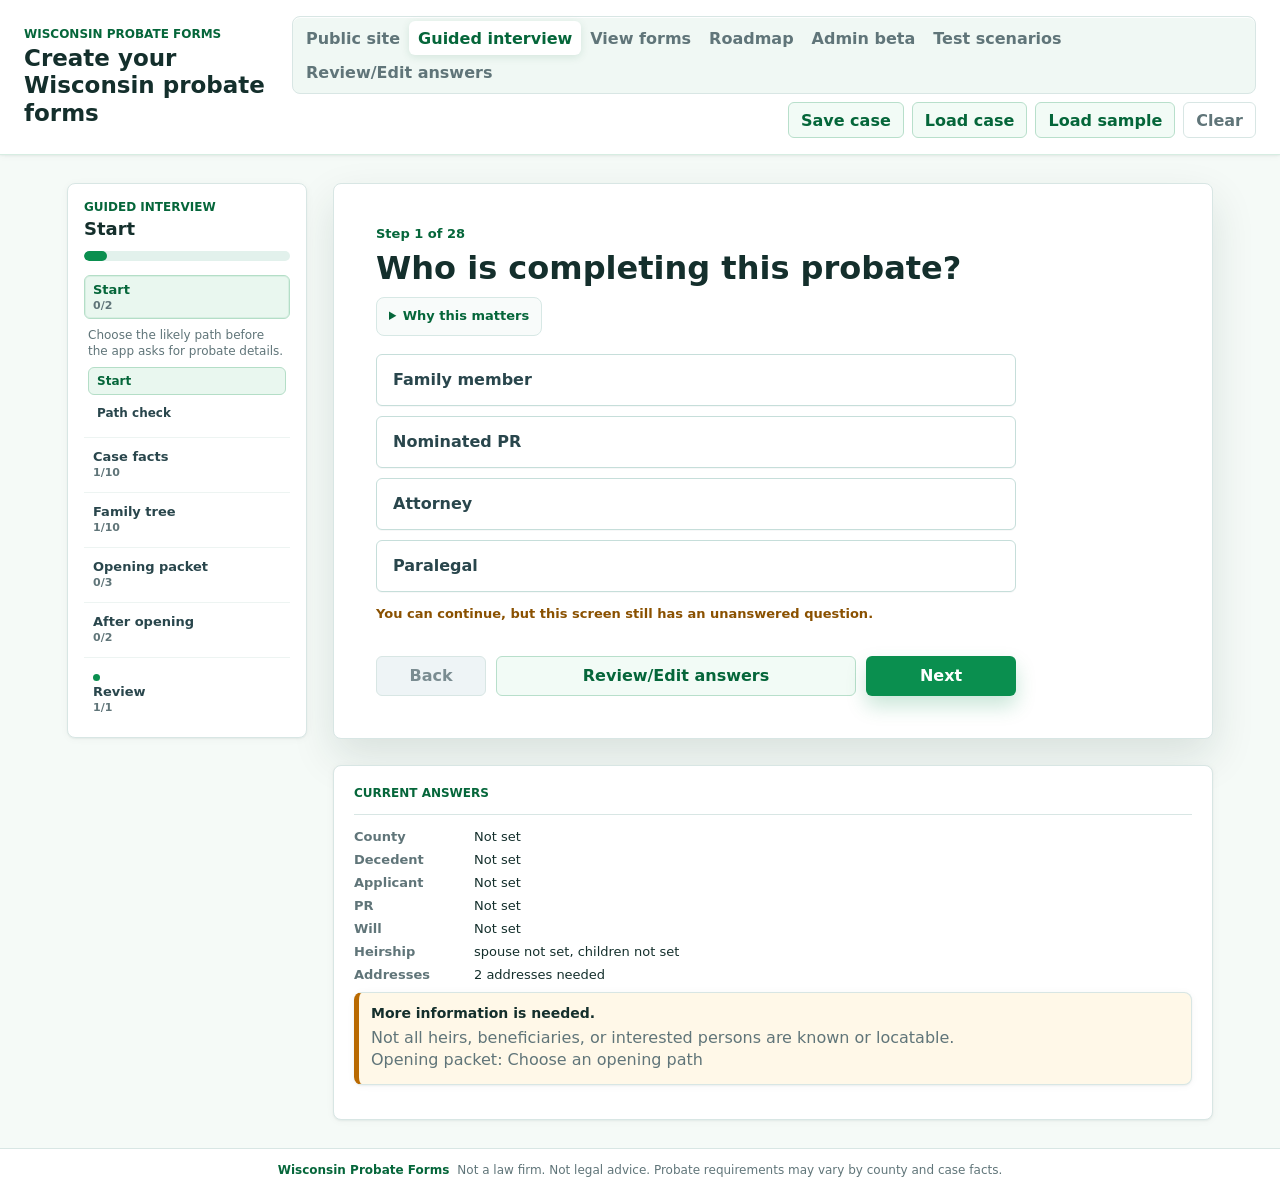
==== docs/index.html @ ea5a5c49 "Replace with different version" ====
<!doctype html>
<html lang="en">
  <head>
    <meta charset="utf-8" />
    <meta name="viewport" content="width=device-width, initial-scale=1" />
    <title>Wisconsin Probate Forms</title>
    <link rel="stylesheet" href="styles.css" />
  </head>
  <body>
    <header class="topbar">
      <div>
        <p class="eyebrow">Wisconsin Probate Forms</p>
        <h1>Create your Wisconsin probate forms</h1>
      </div>
      <div class="top-actions">
        <div class="mode-switch" role="group" aria-label="View mode">
          <button type="button" id="funnelModeBtn" class="mode-button">Public site</button>
          <button type="button" id="guidedModeBtn" class="mode-button active">Guided interview</button>
          <button type="button" id="formsModeBtn" class="mode-button">View forms</button>
          <button type="button" id="roadmapModeBtn" class="mode-button">Roadmap</button>
          <button type="button" id="adminModeBtn" class="mode-button">Admin beta</button>
          <button type="button" id="scenariosModeBtn" class="mode-button">Test scenarios</button>
          <button type="button" id="editModeBtn" class="mode-button">Review/Edit answers</button>
        </div>
        <button type="button" id="saveCaseBtn" class="secondary">Save case</button>
        <button type="button" id="loadCaseBtn" class="secondary">Load case</button>
        <input type="file" id="caseFileInput" accept="application/json,.json" hidden />
        <button type="button" id="loadSampleBtn" class="secondary">Load sample</button>
        <button type="button" id="clearBtn" class="ghost">Clear</button>
      </div>
    </header>

    <section id="funnelView" class="funnel-view" hidden>
      <div class="funnel-hero">
        <div>
          <p class="eyebrow">Wisconsin probate document automation</p>
          <h2>Create your Wisconsin probate forms, step by step.</h2>
          <p>Answer simple questions about the estate. We will help prepare Wisconsin probate documents and filing checklists for eligible Transfer by Affidavit and informal probate matters.</p>
          <div class="funnel-actions">
            <button type="button" class="primary" data-funnel-start>Start my probate forms</button>
            <button type="button" class="secondary" data-funnel-forms>See what's included</button>
          </div>
        </div>
        <div class="funnel-status-card">
          <span>Start free</span>
          <strong>Pay before final download</strong>
          <p>Use the free Wisconsin Probate Form Starter to preview the result, missing information, and package before downloading final documents.</p>
        </div>
      </div>

      <div class="funnel-grid">
        <section class="funnel-card active">
          <span>Paid package</span>
          <h3>Transfer by Affidavit Package</h3>
          <strong>$149 target</strong>
          <p>Create a Wisconsin Transfer by Affidavit package for eligible smaller estates, with a guided interview, completed document packet, and transfer checklist.</p>
        </section>
        <section class="funnel-card">
          <span>Paid package</span>
          <h3>Informal Probate Forms Package</h3>
          <strong>$499 target</strong>
          <p>Create Wisconsin informal probate opening forms for eligible uncontested estates, including interested-person tracking, waiver or notice workflow, PR forms, and filing checklist.</p>
        </section>
        <section class="funnel-card">
          <span>Free result</span>
          <h3>Information Summary</h3>
          <strong>Attorney review may be recommended</strong>
          <p>When answers show red flags, the software can organize an information summary that the user may download and choose whether to share with a Wisconsin probate attorney.</p>
        </section>
      </div>

      <div class="funnel-band">
        <div>
          <p class="eyebrow">Free before payment</p>
          <h3>What users can do before buying</h3>
        </div>
        <ul>
          <li>Use the Free Wisconsin Probate Form Starter.</li>
          <li>Enter the estate, family, party, and asset facts.</li>
          <li>Preview whether the package is ready or needs attorney review.</li>
          <li>See what forms, notices, publication, and next steps apply.</li>
        </ul>
      </div>

      <div class="funnel-disclaimer">
        <p>Not a law firm. Not legal advice. Probate requirements may vary by county and case facts.</p>
      </div>
    </section>

    <section id="interviewView" class="interview-view">
      <aside class="interview-rail">
        <p class="eyebrow">Guided interview</p>
        <h2 id="interviewGroupTitle">Start</h2>
        <div class="interview-meter" aria-label="Interview progress">
          <div id="interviewMeterFill"></div>
        </div>
        <ol id="interviewProgress" class="interview-progress"></ol>
      </aside>

      <main class="interview-card" aria-live="polite">
        <div class="interview-step-meta" id="interviewStepMeta">Step 1</div>
        <h2 id="interviewQuestion">Let us get started.</h2>
        <div id="interviewHelp" class="interview-help"></div>
        <div id="interviewFields" class="interview-fields"></div>
        <div id="interviewMessage" class="interview-message"></div>
        <div class="interview-actions">
          <button type="button" id="interviewBackBtn" class="ghost">Back</button>
          <button type="button" id="interviewEditBtn" class="secondary">Review/Edit answers</button>
          <button type="button" id="interviewNextBtn" class="primary">Next</button>
        </div>
      </main>

      <aside class="interview-summary">
        <div class="review-card">
          <p class="eyebrow">Current answers</p>
          <div id="interviewAnswerSummary" class="summary"></div>
          <div id="interviewPathSummary" class="path-card mini"></div>
        </div>
      </aside>
    </section>

    <section id="formsView" class="forms-view" hidden>
      <div class="forms-header">
        <div>
          <p class="eyebrow">Forms preview</p>
          <h2>Forms being prepared</h2>
        </div>
        <button type="button" id="formsBackBtn" class="secondary">Back to interview</button>
      </div>
      <div id="formsDownloadArea" class="download-area"></div>
      <div id="formsPreviewList" class="forms-preview-list"></div>
    </section>

    <section id="roadmapView" class="roadmap-view" hidden>
      <div class="roadmap-header">
        <div>
          <p class="eyebrow">Product plan</p>
          <h2>Build roadmap</h2>
        </div>
        <div class="inline-actions">
          <button type="button" id="roadmapScenariosBtn" class="secondary">Open test scenarios</button>
          <button type="button" id="roadmapBackBtn" class="secondary">Back to interview</button>
        </div>
      </div>

      <div class="roadmap-hero">
        <div>
          <p class="eyebrow">Recommended direction</p>
          <h3>Responsive web app first, installable phone app later.</h3>
          <p>Build the public and attorney experience as a secure website that works well on phones. After the opening packet is reliable, add saved accounts, secure document links, reminders, inventory, accounting, and closing.</p>
        </div>
        <div class="roadmap-status">
          <strong>Current focus</strong>
          <span>Opening packet MVP</span>
        </div>
      </div>

      <div id="roadmapBetaReadiness"></div>
      <div id="roadmapLogicAudit"></div>
      <div id="roadmapLegalReview"></div>

      <div class="roadmap-grid">
        <article class="roadmap-card active">
          <span>Phase 1</span>
          <h3>Opening Packet MVP</h3>
          <p>Finish the small-estate router and informal probate opening workflow, then make packet decisions dependable.</p>
          <ul>
            <li>Transfer by Affidavit MVP package and official PR-1831 template mapping.</li>
            <li>PR-1801, PR-1803, PR-1804, PR-1805, PR-1806, PR-1807, PR-1808, PR-1810, PR-1817.</li>
            <li>Waiver vs. PR-1805 logic.</li>
            <li>Packet readiness review and filing handoff.</li>
          </ul>
        </article>
        <article class="roadmap-card">
          <span>Phase 2</span>
          <h3>Production Platform</h3>
          <p>Move from a local prototype to a secure hosted app.</p>
          <ul>
            <li>User accounts and saved cases.</li>
            <li>Attorney, staff, PR, and public roles.</li>
            <li>Secure storage, audit history, and form versioning.</li>
          </ul>
        </article>
        <article class="roadmap-card">
          <span>Phase 3</span>
          <h3>Mobile and Sharing</h3>
          <p>Make the app practical for personal representatives and families on phones.</p>
          <ul>
            <li>Mobile-first interview screens.</li>
            <li>Secure email links instead of ordinary attachments.</li>
            <li>Recipient access and reminder tracking.</li>
          </ul>
        </article>
        <article class="roadmap-card">
          <span>Phase 4</span>
          <h3>Inventory and Accounting</h3>
          <p>Guide the PR through administration after letters issue.</p>
          <ul>
            <li>PR-1811 asset wizard.</li>
            <li>Claims and deadline tracking.</li>
            <li>Estate account reconciliation.</li>
          </ul>
        </article>
        <article class="roadmap-card">
          <span>Phase 5</span>
          <h3>Closing Workflow</h3>
          <p>Help the PR finish cleanly with receipts, releases, and final review.</p>
          <ul>
            <li>Distribution and release tracking.</li>
            <li>Closing checklist and final archive.</li>
            <li>Attorney review prompts for sensitive issues.</li>
          </ul>
        </article>
      </div>

      <div class="roadmap-next">
        <div>
          <p class="eyebrow">Next build sequence</p>
          <h3>What we should build next</h3>
        </div>
        <ol>
          <li>Add and map the official Wisconsin PR-1831 Transfer by Affidavit template.</li>
          <li>Review Transfer by Affidavit rules and attorney handoff/referral model with Wisconsin counsel.</li>
          <li>Expand formal test scenarios for affidavit, blended-family, deceased-child, trust, charity, and missing-party cases.</li>
          <li>Design the production data model for users, cases, parties, forms, tasks, documents, and audit events.</li>
          <li>Prototype secure document delivery permissions before connecting real email.</li>
        </ol>
      </div>
    </section>

    <section id="adminView" class="admin-view" hidden>
      <div class="admin-header">
        <div>
          <p class="eyebrow">Production foundation</p>
          <h2>Admin and reviewer beta</h2>
        </div>
        <div class="inline-actions">
          <button type="button" id="adminSaveMatterBtn" class="secondary">Save matter checkpoint</button>
          <button type="button" id="adminBackBtn" class="secondary">Back to interview</button>
        </div>
      </div>
      <div id="adminSummary"></div>
      <div id="adminMatterList"></div>
      <div id="adminLogList"></div>
      <div id="adminDataModel"></div>
    </section>

    <section id="scenarioView" class="scenario-view" hidden>
      <div class="scenario-header">
        <div>
          <p class="eyebrow">Quality checks</p>
          <h2>Formal test scenarios</h2>
        </div>
        <div class="inline-actions">
          <button type="button" id="runAllScenariosBtn" class="secondary">Run all scenarios</button>
          <button type="button" id="scenariosBackBtn" class="secondary">Back to interview</button>
        </div>
      </div>
      <div id="scenarioSummary" class="scenario-summary"></div>
      <div id="scenarioLogicAudit" class="scenario-logic-audit"></div>
      <div id="scenarioList" class="scenario-list"></div>
    </section>

    <div id="editView" class="layout" hidden>
      <nav class="steps" aria-label="Intake sections">
        <button type="button" class="step active" data-step="triage">Triage</button>
        <button type="button" class="step" data-step="decedent">Decedent</button>
        <button type="button" class="step" data-step="applicant">Applicant and PR</button>
        <button type="button" class="step" data-step="will">Will path</button>
        <button type="button" class="step" data-step="beneficiaries" data-show-when="willYes">Will beneficiaries</button>
        <button type="button" class="step" data-step="heirship">Heirship</button>
        <button type="button" class="step" data-step="benefits">Benefits</button>
        <button type="button" class="step" data-step="spouse" data-show-when="spouseYes">Spouse</button>
        <button type="button" class="step" data-step="interested">Interested persons</button>
        <button type="button" class="step" data-step="opening">Opening path</button>
        <button type="button" class="step" data-step="checklist">Checklist</button>
        <button type="button" class="step" data-step="service">Service</button>
        <button type="button" class="step" data-step="court">Court drafts</button>
        <button type="button" class="step" data-step="inventory">Inventory</button>
        <button type="button" class="step" data-step="tasks">Tasks</button>
        <button type="button" class="step" data-step="requests">Requests</button>
      </nav>

      <main class="workspace">
        <form id="intakeForm">
          <section class="panel active" data-panel="triage">
            <div class="panel-heading">
              <p class="eyebrow">Start</p>
              <h2>Eligibility snapshot</h2>
            </div>
            <div class="grid two">
              <label>Wisconsin county
                <select data-path="estate.county" id="estateCountySelect">
                  <option value="">Select county</option>
                </select>
              </label>
              <label>Case number
                <input data-path="estate.caseNumber" placeholder="Blank until assigned" />
              </label>
              <label>Estimated probate property value
                <input data-path="estate.estimatedGrossValue" inputmode="decimal" placeholder="75000" />
              </label>
              <label>Other estate proceedings
                <select data-path="otherProceedings.status">
                  <option value="">Select</option>
                  <option value="not_pending">Are not pending</option>
                  <option value="pending">Are pending</option>
                </select>
              </label>
              <label>Explanation, if any
                <input data-path="otherProceedings.explanation" />
              </label>
            </div>
            <label class="checkline">
              <input type="checkbox" data-path="estate.isAmended" />
              Mark PR-1801 as amended
            </label>
            <div class="preparer-box">
              <div class="row-heading">
                <div>
                  <h3>County/Court defaults</h3>
                  <p>These values can auto-fill PR-1804 and PR-1805 so the courthouse, registrar, and newspaper are not entered twice.</p>
                  <p id="countyDefaultsSourceNote" class="source-note"></p>
                </div>
                <div class="inline-actions">
                  <button type="button" id="loadCountyLibraryBtn" class="secondary">Use library defaults</button>
                  <button type="button" id="applyCountyDefaultsBtn" class="secondary">Apply defaults</button>
                </div>
              </div>
              <div class="grid two">
                <label>Courthouse county/name
                  <input data-path="countyDefaults.courthouseCounty" placeholder="Milwaukee" />
                </label>
                <label>Courthouse address
                  <input data-path="countyDefaults.courthouseAddress" placeholder="Street, city, state, zip" />
                </label>
                <label>Room or branch
                  <input data-path="countyDefaults.room" />
                </label>
                <label>Probate office
                  <input data-path="countyDefaults.probateOfficeName" placeholder="Probate Division" />
                </label>
                <label>Probate registrar
                  <input data-path="countyDefaults.registrarName" />
                </label>
                <label>Publication newspaper
                  <input data-path="countyDefaults.newspaperName" />
                </label>
                <label>Accommodation phone
                  <input data-path="countyDefaults.accommodationPhone" />
                </label>
                <label>Local notes
                  <textarea rows="3" data-path="countyDefaults.localNotes"></textarea>
                </label>
              </div>
            </div>
          </section>

          <section class="panel" data-panel="decedent">
            <div class="panel-heading">
              <p class="eyebrow">Estate profile</p>
              <h2>Decedent</h2>
            </div>
            <div class="grid two">
              <label>Full legal name
                <input data-path="decedent.fullName" placeholder="Jane A. Decedent" />
              </label>
              <label>Date of birth
                <input type="date" data-path="decedent.dateOfBirth" />
              </label>
              <label>Date of death
                <input type="date" data-path="decedent.dateOfDeath" />
              </label>
              <label>Domicile county
                <input data-path="decedent.domicileCounty" placeholder="Milwaukee" />
              </label>
              <label>Domicile state
                <input data-path="decedent.domicileState" placeholder="Wisconsin" />
              </label>
              <label>Last mailing address
                <input data-path="decedent.lastMailingAddress" placeholder="Street, city, state, zip" />
              </label>
            </div>
          </section>

          <section class="panel" data-panel="applicant">
            <div class="panel-heading">
              <p class="eyebrow">People</p>
              <h2>Applicant and proposed personal representative</h2>
            </div>
            <div class="split">
              <div>
                <h3>Applicant</h3>
                <div class="grid two compact">
                  <label>Name
                    <input data-path="applicant.fullName" />
                  </label>
                  <label>Interested as
                    <input data-path="applicant.capacity" placeholder="Heir and nominated PR" />
                  </label>
                  <label>Address
                    <input data-path="applicant.address" />
                  </label>
                  <label>Email
                    <input type="email" data-path="applicant.email" />
                  </label>
                  <label>Phone
                    <input data-path="applicant.phone" />
                  </label>
                  <label>Signature date
                    <input type="date" data-path="applicant.signatureDate" />
                  </label>
                  <label>State Bar number
                    <input data-path="applicant.barNumber" />
                  </label>
                </div>
              </div>
              <div>
                <h3>Proposed PR</h3>
                <label class="checkline same-person-toggle">
                  <input type="checkbox" data-path="pr.sameAsApplicant" />
                  Applicant will also serve as personal representative
                </label>
                <div class="path-card mini" data-show-when="prSame">
                  <h3>Using applicant contact details</h3>
                  <p>The proposed PR name, address, email, phone, signature date, and bar number will follow the applicant answers.</p>
                </div>
                <div class="grid two compact" data-show-when="prDifferent">
                  <label>Name
                    <input data-path="pr.fullName" />
                  </label>
                  <label>Address
                    <input data-path="pr.address" />
                  </label>
                  <label>Email
                    <input type="email" data-path="pr.email" />
                  </label>
                  <label>Phone
                    <input data-path="pr.phone" />
                  </label>
                  <label>Signature date
                    <input type="date" data-path="pr.signatureDate" />
                  </label>
                  <label>State Bar number
                    <input data-path="pr.barNumber" />
                  </label>
                </div>
                <label class="residency-question">Wisconsin resident
                  <select data-path="pr.isWisconsinResident">
                    <option value="">Select</option>
                    <option value="yes">Yes</option>
                    <option value="no">No</option>
                  </select>
                </label>
              </div>
            </div>
            <div class="preparer-box" data-show-when="residentAgent">
              <h3>Resident agent for nonresident PR</h3>
              <div class="grid two compact">
                <label>Resident agent name
                  <input data-path="pr.residentAgent.name" />
                </label>
                <label>Address
                  <input data-path="pr.residentAgent.address" />
                </label>
                <label>Email
                  <input type="email" data-path="pr.residentAgent.email" />
                </label>
                <label>Phone
                  <input data-path="pr.residentAgent.phone" />
                </label>
                <label>Signature date
                  <input type="date" data-path="pr.residentAgent.signatureDate" />
                </label>
                <label>State Bar number
                  <input data-path="pr.residentAgent.barNumber" />
                </label>
              </div>
            </div>
          </section>

          <section class="panel" data-panel="will">
            <div class="panel-heading">
              <p class="eyebrow">Question 7 or 8</p>
              <h2>Will path</h2>
            </div>
            <div class="grid two">
              <label>Did the decedent leave a will?
                <select data-path="will.exists">
                  <option value="">Select</option>
                  <option value="yes">Yes</option>
                  <option value="no">No</option>
                  <option value="unknown">Unknown</option>
                </select>
              </label>
              <label data-show-when="willYes">Will date
                <input type="date" data-path="will.date" />
              </label>
              <label data-show-when="willYes">Any codicils?
                <select data-path="will.hasCodicils">
                  <option value="">Select</option>
                  <option value="yes">Yes</option>
                  <option value="no">No</option>
                </select>
              </label>
              <label data-show-when="hasCodicils">Codicil dates
                <input data-path="will.codicilDates" placeholder="Separate multiple dates with commas" />
              </label>
              <label data-show-when="willYes">Original will status
                <select data-path="will.location">
                  <option value="">Select</option>
                  <option value="court">In possession of the court</option>
                  <option value="accompanies">Accompanies this application</option>
                  <option value="probated_elsewhere">Probated elsewhere</option>
                  <option value="en_route">En route to court</option>
                </select>
              </label>
              <label data-show-when="willPriorCase">Prior court case number
                <input data-path="will.priorCaseNumber" />
              </label>
              <label data-show-when="willYes">PR named in will
                <input data-path="will.namedPr" />
              </label>
              <label data-show-when="willYes">Trustee named in will
                <input data-path="will.namedTrustee" />
              </label>
              <label data-show-when="willYes">Nominated trustee
                <input data-path="will.nominatedTrustee" />
              </label>
            </div>
            <label class="checkline" data-show-when="willNo">
              <input type="checkbox" data-path="will.noWillDiligentInquiry" />
              Diligent inquiry found no unrevoked will
            </label>
          </section>

          <section class="panel" data-panel="benefits">
            <div class="panel-heading">
              <p class="eyebrow">PR-1801 question 5</p>
              <h2>Decedent public benefits</h2>
            </div>
            <div class="grid two">
              <label>Medical Assistance or Medicaid
                <select data-path="benefits.medicalAssistance">
                  <option value="">Select</option>
                  <option value="did">Did receive</option>
                  <option value="did_not">Did not receive</option>
                </select>
              </label>
              <label>Family Care or Partnership
                <select data-path="benefits.familyCare">
                  <option value="">Select</option>
                  <option value="did">Did receive</option>
                  <option value="did_not">Did not receive</option>
                </select>
              </label>
              <label>Community Options Program
                <select data-path="benefits.communityOptions">
                  <option value="">Select</option>
                  <option value="did">Did receive</option>
                  <option value="did_not">Did not receive</option>
                </select>
              </label>
              <label>Wisconsin Chronic Disease Program
                <select data-path="benefits.chronicDisease">
                  <option value="">Select</option>
                  <option value="did">Did receive</option>
                  <option value="did_not">Did not receive</option>
                </select>
              </label>
              <label>State or county institution
                <select data-path="benefits.institution">
                  <option value="">Select</option>
                  <option value="was">Was a patient or inmate</option>
                  <option value="was_not">Was not a patient or inmate</option>
                </select>
              </label>
              <label data-show-when="benefitExplanation">Explanation
                <input data-path="benefits.explanation" />
              </label>
            </div>
            <label class="checkline">
              <input type="checkbox" data-path="benefits.lackInfo" />
              I lack information to complete this section
            </label>
          </section>

          <section class="panel" data-panel="beneficiaries" data-show-when="willYes">
            <div class="panel-heading row-heading">
              <div>
                <p class="eyebrow">Will and trust beneficiaries</p>
                <h2>People named in the will or codicil</h2>
              </div>
              <button type="button" id="addWillBeneficiaryBtn" class="secondary" data-show-when="willBeneficiariesYes">Add beneficiary</button>
            </div>
            <div class="path-card">
              <h3>Beneficiaries can be interested persons</h3>
              <p>For opening, add each person or entity named to receive property under the will or codicil, and any trust beneficiary you know from the will. Do not enter asset values or bequest details here.</p>
            </div>
            <label>Does the will name beneficiaries or trust beneficiaries?
              <select data-path="will.hasNamedBeneficiaries">
                <option value="">Select</option>
                <option value="yes">Yes</option>
                <option value="no">No</option>
                <option value="unknown">Not sure</option>
              </select>
            </label>
            <div id="willBeneficiaryList" class="person-list" data-show-when="willBeneficiariesYes"></div>
          </section>

          <section class="panel" data-panel="heirship">
            <div class="panel-heading">
              <p class="eyebrow">PR-1806 Proof of Heirship</p>
              <h2>Family and heirship facts</h2>
            </div>
            <div class="split">
              <div>
                <h3>Person answering</h3>
                <div class="grid two compact">
                  <label>Name
                    <input data-path="heirship.informant.name" />
                  </label>
                  <label>Relationship to decedent
                    <input data-path="heirship.informant.relationship" />
                  </label>
                  <label>Mailing address
                    <input data-path="heirship.informant.address" />
                  </label>
                </div>
              </div>
              <div>
                <h3>Spouse or domestic partner</h3>
                <div class="grid two compact">
                  <label>Survived by spouse/domestic partner
                    <select data-path="heirship.spouse.exists">
                      <option value="">Select</option>
                      <option value="yes">Yes</option>
                      <option value="no">No</option>
                    </select>
                  </label>
                  <label data-show-when="spouseYes">Name
                    <input data-path="heirship.spouse.name" />
                  </label>
                </div>
              </div>
            </div>

            <div class="preparer-box">
              <h3>Children and descendants</h3>
              <div class="grid two">
                <label>Did the decedent have any children, living or deceased?
                  <select data-path="heirship.children.exists">
                    <option value="">Select</option>
                    <option value="yes">Yes</option>
                    <option value="no">No</option>
                  </select>
                </label>
                <label data-show-when="spouseAndChildrenYes">All children also children of surviving spouse/domestic partner?
                  <select data-path="heirship.children.allOfSurvivingSpouse">
                    <option value="">Select</option>
                    <option value="yes">Yes</option>
                    <option value="no">No</option>
                    <option value="not_applicable">Not applicable</option>
                  </select>
                </label>
                <label data-show-when="blendedChildren">Details if not all children are of surviving spouse
                  <input data-path="heirship.children.blendedDetails" />
                </label>
                <label data-show-when="childrenYes">Descendants of deceased children
                  <input data-path="heirship.children.deceasedChildDescendants" placeholder="Deceased child - descendants - dates if needed" />
                </label>
              </div>
              <div id="heirshipChildList" class="person-list" data-show-when="childrenYes"></div>
            </div>

            <div class="preparer-box" data-show-when="fallbackParents">
              <h3>Fallback relatives</h3>
              <div class="grid two">
                <label>Surviving parents?
                  <select data-path="heirship.parents.exists">
                    <option value="">Select</option>
                    <option value="yes">Yes</option>
                    <option value="no">No</option>
                  </select>
                </label>
                <label data-show-when="parentsYes">Parent names
                  <input data-path="heirship.parents.names" />
                </label>
                <label data-show-when="fallbackSiblings">Brothers or sisters?
                  <select data-path="heirship.siblings.exists">
                    <option value="">Select</option>
                    <option value="yes">Yes</option>
                    <option value="no">No</option>
                  </select>
                </label>
                <label data-show-when="siblingsYes">Sibling names
                  <input data-path="heirship.siblings.names" />
                </label>
                <label data-show-when="siblingsYes">Descendants of deceased siblings
                  <input data-path="heirship.siblings.deceasedSiblingDescendants" />
                </label>
                <label data-show-when="fallbackGrandparents">Grandparents / descendants
                  <input data-path="heirship.grandparents.summary" />
                </label>
              </div>
            </div>

            <div class="preparer-box">
              <h3>120-hour survivorship</h3>
              <div class="grid two">
                <label>Did any listed person die within 120 hours after decedent?
                  <select data-path="heirship.survivorship120.exists">
                    <option value="">Select</option>
                    <option value="no">No</option>
                    <option value="yes">Yes</option>
                  </select>
                </label>
                <label data-show-when="survivorshipYes">Names, dates, descendants
                  <input data-path="heirship.survivorship120.details" />
                </label>
              </div>
            </div>
          </section>

          <section class="panel" data-panel="spouse" data-show-when="spouseYes">
            <div class="panel-heading">
              <p class="eyebrow">PR-1801 question 6</p>
              <h2>Spouse or former spouse</h2>
            </div>
            <div class="grid two">
              <label>Spouse name
                <input data-path="spouse.fullName" />
              </label>
              <label>Living status
                <select data-path="spouse.livingStatus">
                  <option value="">Select</option>
                  <option value="living">Living</option>
                  <option value="deceased">Deceased</option>
                </select>
              </label>
              <label>Status at death
                <select data-path="spouse.statusAtDeath">
                  <option value="">Select</option>
                  <option value="married">Married to decedent</option>
                  <option value="divorced">Divorced from decedent</option>
                </select>
              </label>
              <label>Spouse COP benefits
                <select data-path="spouse.communityOptions">
                  <option value="">Select</option>
                  <option value="did">Did receive</option>
                  <option value="did_not">Did not receive</option>
                </select>
              </label>
              <label>Spouse Chronic Disease benefits
                <select data-path="spouse.chronicDisease">
                  <option value="">Select</option>
                  <option value="did">Did receive</option>
                  <option value="did_not">Did not receive</option>
                </select>
              </label>
            </div>
            <div class="inline-checks">
              <label class="checkline">
                <input type="checkbox" data-path="spouse.seeAttached" />
                See attached
              </label>
              <label class="checkline">
                <input type="checkbox" data-path="spouse.lackInfo" />
                I lack information
              </label>
            </div>
          </section>

          <section class="panel" data-panel="interested">
            <div class="panel-heading row-heading">
              <div>
                <p class="eyebrow">PR-1801 question 9</p>
                <h2>Interested persons</h2>
              </div>
              <button type="button" id="addPersonBtn" class="secondary">Add person</button>
            </div>
            <div class="path-card">
              <h3>Suggested from your answers</h3>
              <p>Review these suggestions from the applicant, proposed PR, will, and heirship answers. Add anyone who should receive notice or sign a waiver, then edit addresses or relationships below.</p>
            </div>
            <div class="row-heading suggestion-heading">
              <h3>Suggested interested persons</h3>
              <button type="button" id="addAllSuggestedInterestedBtn" class="secondary">Add all suggestions</button>
            </div>
            <div id="interestedSuggestions" class="suggestion-list"></div>
            <div id="interestedList" class="person-list"></div>
          </section>

          <section class="panel" data-panel="opening">
            <div class="panel-heading">
              <p class="eyebrow">Waiver or notice</p>
              <h2>Opening path</h2>
            </div>
            <div id="openingPathCard" class="path-card"></div>
            <div class="grid two">
              <label>Can every interested person sign PR-1803 Waiver and Consent?
                <select data-path="opening.waiverStatus">
                  <option value="">Select</option>
                  <option value="all_signed">Yes, all signed or will sign</option>
                  <option value="not_all">No, at least one will not or cannot sign</option>
                  <option value="unknown">Not sure yet</option>
                </select>
              </label>
              <label>Known or reasonably ascertainable interested persons missing?
                <select data-path="opening.unknownInterestedPersonsStatus">
                  <option value="">Select</option>
                  <option value="none">No</option>
                  <option value="some_unknown">Yes</option>
                </select>
              </label>
              <label>Unknown names/addresses, if any
                <input data-path="notice1805.unknownInterestedPersons" />
              </label>
              <label>Publication newspaper
                <input data-path="notice1805.newspaperName" />
              </label>
              <label>Why notice may be needed
                <select data-path="opening.noticeReason">
                  <option value="">Select</option>
                  <option value="refuses">Someone will not sign</option>
                  <option value="minor">Minor or protected person</option>
                  <option value="not_found">Someone cannot be found</option>
                  <option value="unknown_person">Unknown interested person</option>
                  <option value="other">Other reason</option>
                </select>
              </label>
              <label>Who cannot sign or should receive notice
                <input data-path="opening.peopleWhoCannotSign" />
              </label>
              <label>Who cannot be found
                <input data-path="opening.peopleNotFound" />
              </label>
              <label>Publication or service notes
                <textarea rows="3" data-path="opening.publicationNotes"></textarea>
              </label>
            </div>

            <div class="preparer-box">
              <h3>PR-1803 waiver settings</h3>
              <div class="grid two">
                <label>Waiver signature packet
                  <select data-path="waiver.signatureMode">
                    <option value="single">One shared waiver for all signers</option>
                    <option value="individual">Separate waiver for each signer</option>
                  </select>
                </label>
                <label>Waiver signer date
                  <input type="date" data-path="waiver.signatureDate" />
                </label>
              </div>
              <div class="inline-checks">
                <label class="checkline">
                  <input type="checkbox" data-path="waiver.receivedWillCopy" />
                  Signers received will copy
                </label>
                <label class="checkline">
                  <input type="checkbox" data-path="waiver.receivedBequestNotice" />
                  Signers received bequest notice
                </label>
                <label class="checkline">
                  <input type="checkbox" data-path="waiver.consentToAdmitWill" />
                  Consent to admit will
                </label>
                <label class="checkline">
                  <input type="checkbox" data-path="waiver.otherSelected" />
                  Include other waiver text
                </label>
              </div>
              <div class="grid two">
                <label>Other waiver text
                  <input data-path="waiver.otherText" />
                </label>
              </div>
            </div>

            <div class="preparer-box">
              <h3>PR-1804 notice to creditors</h3>
              <div class="grid two">
                <label>Claim deadline
                  <input type="date" data-path="notice1804.claimDeadline" />
                </label>
                <label>Publication newspaper
                  <input data-path="notice1804.newspaperName" />
                </label>
                <label>Courthouse county/name
                  <input data-path="notice1804.courthouseCounty" placeholder="Milwaukee" />
                </label>
                <label>Courthouse address
                  <input data-path="notice1804.courthouseAddress" placeholder="901 North 9th Street" />
                </label>
                <label>Room
                  <input data-path="notice1804.room" />
                </label>
              </div>
            </div>

            <div class="preparer-box">
              <h3>PR-1805 hearing and claim information</h3>
              <div class="grid two">
                <label>Courthouse county/name
                  <input data-path="notice1805.courthouseCounty" placeholder="Milwaukee" />
                </label>
                <label>Courthouse address
                  <input data-path="notice1805.courthouseAddress" placeholder="901 North 9th Street" />
                </label>
                <label>Room
                  <input data-path="notice1805.room" />
                </label>
                <label>Probate Registrar
                  <input data-path="notice1805.registrarName" />
                </label>
                <label>Hearing date
                  <input type="date" data-path="notice1805.hearingDate" />
                </label>
                <label>Hearing time
                  <input data-path="notice1805.hearingTime" placeholder="9:00 a.m." />
                </label>
                <label>Claim deadline
                  <input type="date" data-path="notice1805.claimDeadline" />
                </label>
                <label>Accommodation phone
                  <input data-path="notice1805.accommodationPhone" />
                </label>
              </div>
              <label class="checkline">
                <input type="checkbox" data-path="notice1805.checkExactTime" />
                Include "Please check with person named below for exact time and date"
              </label>
            </div>
          </section>

          <section class="panel" data-panel="checklist">
            <div class="panel-heading">
              <p class="eyebrow">Opening packet</p>
              <h2>Filing checklist</h2>
            </div>
            <div id="packetChecklist" class="checklist"></div>
          </section>

          <section class="panel" data-panel="service">
            <div class="panel-heading">
              <p class="eyebrow">PR-1817</p>
              <h2>Declaration of service</h2>
            </div>
            <div class="grid two">
              <label>Declarant name
                <input data-path="service.declarantName" />
              </label>
              <label>Service date
                <input type="date" data-path="service.serviceDate" />
              </label>
              <label>Declarant city
                <input data-path="service.declarantCity" />
              </label>
              <label>Declarant state
                <input data-path="service.declarantState" />
              </label>
              <label>Declarant address
                <input data-path="service.declarantAddress" />
              </label>
              <label>Declarant email
                <input type="email" data-path="service.declarantEmail" />
              </label>
              <label>Declarant phone
                <input data-path="service.declarantPhone" />
              </label>
              <label>Declarant bar number
                <input data-path="service.declarantBarNumber" />
              </label>
              <label>Type of service
                <select data-path="service.method">
                  <option value="">Select</option>
                  <option value="Personal Service">Personal service</option>
                  <option value="Mail">Mail</option>
                  <option value="Certified mail return receipt requested">Certified mail return receipt requested</option>
                </select>
              </label>
              <label>Signature date
                <input type="date" data-path="service.signatureDate" />
              </label>
            </div>
            <label>Documents provided
              <textarea data-path="service.documentsProvided" rows="5"></textarea>
            </label>
            <div class="inline-checks">
              <label class="checkline">
                <input type="checkbox" data-path="service.originalOnFile" />
                Original is on file
              </label>
              <label class="checkline">
                <input type="checkbox" data-path="service.copyAttached" />
                Copy is attached
              </label>
            </div>
          </section>

          <section class="panel" data-panel="court">
            <div class="panel-heading">
              <p class="eyebrow">PR-1808 and PR-1810</p>
              <h2>Court drafts</h2>
            </div>
            <div class="path-card">
              <h3>Draft appointment forms</h3>
              <p>These are proposed court forms. The probate registrar may revise, issue, or reject them.</p>
            </div>
            <div class="grid two">
              <label>Personal representative bond
                <select data-path="courtDrafts.prBondType">
                  <option value="none">No bond required</option>
                  <option value="signature">Signature bond</option>
                  <option value="surety">Surety bond</option>
                </select>
              </label>
              <label data-show-when="prSuretyBond">PR surety bond amount
                <input data-path="courtDrafts.prBondAmount" inputmode="decimal" />
              </label>
              <label data-show-when="trustInvolved">Trustee bond
                <select data-path="courtDrafts.trusteeBondType">
                  <option value="none">No bond required</option>
                  <option value="signature">Signature bond</option>
                  <option value="surety">Surety bond</option>
                </select>
              </label>
              <label data-show-when="trusteeSuretyBond">Trustee surety bond amount
                <input data-path="courtDrafts.trusteeBondAmount" inputmode="decimal" />
              </label>
            </div>
            <div class="inline-checks">
              <label class="checkline">
                <input type="checkbox" data-path="courtDrafts.otherFindingsSelected" />
                Include other finding
              </label>
              <label class="checkline">
                <input type="checkbox" data-path="courtDrafts.otherOrdersSelected" />
                Include other order
              </label>
            </div>
            <div class="grid two">
              <label data-show-when="otherFinding">Other finding
                <input data-path="courtDrafts.otherFindingsText" />
              </label>
              <label data-show-when="otherOrder">Other order
                <input data-path="courtDrafts.otherOrdersText" />
              </label>
              <label>Other text for domiciliary letters
                <input data-path="courtDrafts.lettersOtherText" />
              </label>
            </div>
          </section>

          <section class="panel" data-panel="inventory">
            <div class="panel-heading row-heading">
              <div>
                <p class="eyebrow">PR-1811</p>
                <h2>Inventory</h2>
              </div>
              <button type="button" id="addInventoryBtn" class="secondary">Add item</button>
            </div>
            <div class="path-card">
              <h3>Inventory totals</h3>
              <p id="inventoryTotals">No inventory items entered.</p>
            </div>
            <div id="inventoryList" class="person-list"></div>
            <div class="preparer-box">
              <label>Inventory signature date
                <input type="date" data-path="inventory.signatureDate" />
              </label>
            </div>
          </section>

          <section class="panel" data-panel="tasks">
            <div class="panel-heading">
              <p class="eyebrow">Case workflow</p>
              <h2>Tasks and deadlines</h2>
            </div>
            <div class="grid two">
              <label>Waivers/service completed
                <input type="date" data-path="deadlines.serviceCompletedDate" />
              </label>
              <label>First publication date
                <input type="date" data-path="deadlines.firstPublicationDate" />
              </label>
              <label>Proof of publication received
                <input type="date" data-path="deadlines.proofPublicationReceivedDate" />
              </label>
              <label>Letters issued date
                <input type="date" data-path="deadlines.lettersIssuedDate" />
              </label>
              <label>Creditor claim deadline
                <input type="date" data-path="deadlines.claimDeadline" />
              </label>
              <label>Inventory due date
                <input type="date" data-path="deadlines.inventoryDueDate" />
              </label>
              <label>Inventory filed date
                <input type="date" data-path="deadlines.inventoryFiledDate" />
              </label>
              <label>Closing review date
                <input type="date" data-path="deadlines.closingReviewDate" />
              </label>
            </div>
            <div id="taskList" class="task-list"></div>
          </section>

          <section class="panel" data-panel="requests">
            <div class="panel-heading">
              <p class="eyebrow">PR-1801 requests</p>
              <h2>Requested orders and preparer</h2>
            </div>
            <div class="grid two">
              <label>Domiciliary letters issued to
                <input data-path="requests.domiciliaryLettersTo" />
              </label>
              <label data-show-when="trustInvolved">Trustee names
                <input data-path="requests.trusteeNames" />
              </label>
              <label data-show-when="trustInvolved">Trust name
                <input data-path="requests.trustName" />
              </label>
              <label data-show-when="otherRequest">Other request text
                <input data-path="requests.otherText" />
              </label>
              <label data-show-when="question10Other">Question 10 other text
                <input data-path="requests.question10OtherText" />
              </label>
            </div>
            <div class="inline-checks">
              <label class="checkline" data-show-when="trustInvolved">
                <input type="checkbox" data-path="requests.appointTrustee" />
                Appoint trustee
              </label>
              <label class="checkline" data-show-when="trustInvolved">
                <input type="checkbox" data-path="requests.additionalTrusts" />
                Additional trusts attached
              </label>
              <label class="checkline">
                <input type="checkbox" data-path="requests.otherSelected" />
                Other request
              </label>
              <label class="checkline">
                <input type="checkbox" data-path="requests.question10OtherSelected" />
                Question 10 other
              </label>
            </div>

            <div class="preparer-box">
              <div class="row-heading">
                <h3>Form completed by</h3>
                <button type="button" id="copyApplicantBtn" class="ghost">Use applicant</button>
              </div>
              <div class="grid two compact">
                <label>Name
                  <input data-path="preparer.fullName" />
                </label>
                <label>Address
                  <input data-path="preparer.address" />
                </label>
                <label>Email
                  <input type="email" data-path="preparer.email" />
                </label>
                <label>Phone
                  <input data-path="preparer.phone" />
                </label>
                <label>State Bar number
                  <input data-path="preparer.barNumber" />
                </label>
              </div>
            </div>
          </section>
        </form>
      </main>

      <aside class="review" aria-live="polite">
        <div class="review-card">
          <div class="row-heading">
            <div>
              <p class="eyebrow">Live review</p>
              <h2>PR-1801 status</h2>
            </div>
            <span id="statusBadge" class="badge">Draft</span>
          </div>
          <div id="issueList"></div>
          <div class="summary" id="summary"></div>
          <button type="button" id="generateBtn" class="primary">Generate PR-1801</button>
          <button type="button" id="generate1803Btn" class="secondary full-width">Generate PR-1803</button>
          <button type="button" id="generate1804Btn" class="secondary full-width">Generate PR-1804</button>
          <button type="button" id="generate1806Btn" class="secondary full-width">Generate PR-1806</button>
          <button type="button" id="generate1807Btn" class="secondary full-width">Generate PR-1807</button>
          <button type="button" id="generate1808Btn" class="secondary full-width">Generate PR-1808</button>
          <button type="button" id="generate1810Btn" class="secondary full-width">Generate PR-1810</button>
          <button type="button" id="generate1811Btn" class="secondary full-width">Generate PR-1811</button>
          <button type="button" id="generate1805Btn" class="secondary full-width">Generate PR-1805</button>
          <button type="button" id="generate1817Btn" class="secondary full-width">Generate PR-1817</button>
          <button type="button" id="exportPacketBtn" class="secondary full-width">Export opening packet ZIP</button>
          <div id="downloadArea" class="download-area"></div>
        </div>
      </aside>
    </div>

    <footer class="app-footer">
      <strong>Wisconsin Probate Forms</strong>
      <span>Not a law firm. Not legal advice. Probate requirements may vary by county and case facts.</span>
    </footer>

    <script src="vendor/jszip.min.js"></script>
    <script src="county-defaults.js"></script>
    <script src="template-data.js"></script>
    <script src="template-data-pr1803.js"></script>
    <script src="template-data-pr1804.js"></script>
    <script src="template-data-pr1806.js"></script>
    <script src="template-data-pr1807.js"></script>
    <script src="template-data-pr1808.js"></script>
    <script src="template-data-pr1810.js"></script>
    <script src="template-data-pr1811.js"></script>
    <script src="template-data-pr1805.js"></script>
    <script src="template-data-pr1817.js"></script>
    <script src="platform-config.js"></script>
    <script src="app.js"></script>
  </body>
</html>
---- docs/styles.css ----
:root {
  --ink: #142f2c;
  --muted: #607579;
  --line: #d8e6e4;
  --paper: #f5faf7;
  --panel: #ffffff;
  --accent: #0a8f4f;
  --accent-dark: #05663a;
  --blue: #1669d8;
  --blue-dark: #124b97;
  --warn: #b96900;
  --danger: #b42318;
  --soft: #e9f7ef;
  --soft-blue: #eef7ff;
  --focus: #18b96f;
  --shadow-sm: 0 1px 2px rgba(20, 47, 44, 0.06), 0 1px 8px rgba(20, 47, 44, 0.04);
  --shadow-md: 0 12px 28px rgba(20, 47, 44, 0.08);
  --shadow-lg: 0 18px 44px rgba(20, 47, 44, 0.12);
  font-family: Inter, ui-sans-serif, system-ui, -apple-system, BlinkMacSystemFont, "Segoe UI", sans-serif;
}

* {
  box-sizing: border-box;
}

[hidden] {
  display: none !important;
}

body {
  margin: 0;
  background: var(--paper);
  color: var(--ink);
  -webkit-font-smoothing: antialiased;
  text-rendering: optimizeLegibility;
}

button,
input,
select,
textarea {
  font: inherit;
}

.topbar {
  position: sticky;
  top: 0;
  z-index: 20;
  min-height: 76px;
  padding: 16px 24px;
  display: flex;
  align-items: center;
  justify-content: space-between;
  gap: 18px;
  border-bottom: 1px solid rgba(10, 143, 79, 0.16);
  background: #ffffff;
  box-shadow: var(--shadow-sm);
}

.topbar > div:first-child {
  flex: 0 0 250px;
}

.topbar h1,
.panel h2,
.review h2 {
  margin: 0;
  letter-spacing: 0;
}

.topbar h1 {
  font-size: 23px;
  line-height: 1.2;
}

.app-footer {
  display: flex;
  flex-wrap: wrap;
  gap: 8px;
  align-items: center;
  justify-content: center;
  border-top: 1px solid var(--line);
  padding: 14px 18px;
  background: #ffffff;
  color: var(--muted);
  font-size: 12px;
}

.app-footer strong {
  color: var(--accent-dark);
}

.panel h2,
.review h2 {
  font-size: 20px;
}

.eyebrow {
  margin: 0 0 4px;
  color: var(--accent-dark);
  font-size: 12px;
  font-weight: 900;
  letter-spacing: 0;
  text-transform: uppercase;
}

.top-actions,
.inline-checks,
.row-heading,
.inline-actions {
  display: flex;
  align-items: center;
  gap: 10px;
  flex-wrap: wrap;
}

.top-actions {
  flex: 1 1 auto;
  justify-content: flex-end;
  gap: 8px;
}

.row-heading {
  justify-content: space-between;
}

.mode-switch {
  display: inline-flex;
  flex-wrap: wrap;
  padding: 4px;
  border: 1px solid var(--line);
  border-radius: 8px;
  background: #f0f8f4;
  box-shadow: inset 0 1px 0 rgba(255, 255, 255, 0.9);
}

.mode-button {
  min-height: 34px;
  border: 0;
  border-radius: 6px;
  background: transparent;
  color: var(--muted);
  padding: 7px 9px;
}

.mode-button.active {
  background: #ffffff;
  color: var(--accent-dark);
  box-shadow: 0 2px 8px rgba(5, 102, 58, 0.12);
}

.interview-view {
  display: grid;
  grid-template-columns: 240px minmax(0, 880px);
  gap: 26px;
  padding: 28px 24px;
  align-items: start;
  justify-content: center;
}

.funnel-view {
  padding: 28px 18px 36px;
}

.funnel-hero,
.funnel-grid,
.funnel-band,
.funnel-disclaimer {
  max-width: 1180px;
  margin: 0 auto 14px;
}

.funnel-hero {
  min-height: 420px;
  display: grid;
  grid-template-columns: minmax(0, 1fr) minmax(240px, 340px);
  gap: 22px;
  align-items: center;
  border: 1px solid #bde4ca;
  border-radius: 8px;
  padding: 42px;
  background: #ffffff;
  box-shadow: var(--shadow-lg);
}

.funnel-hero h2 {
  max-width: 760px;
  margin: 0;
  font-size: 46px;
  line-height: 1.08;
  letter-spacing: 0;
}

.funnel-hero p {
  max-width: 660px;
  margin: 14px 0 0;
  color: var(--muted);
  font-size: 18px;
  line-height: 1.45;
}

.funnel-actions {
  display: flex;
  flex-wrap: wrap;
  gap: 10px;
  margin-top: 24px;
}

.funnel-status-card,
.funnel-card,
.funnel-band,
.funnel-disclaimer {
  border: 1px solid var(--line);
  border-radius: 8px;
  background: #ffffff;
  box-shadow: var(--shadow-sm);
}

.funnel-status-card {
  padding: 20px;
  background: var(--soft);
}

.funnel-status-card span,
.funnel-card span {
  display: block;
  color: var(--accent-dark);
  font-size: 12px;
  font-weight: 900;
  text-transform: uppercase;
}

.funnel-status-card strong {
  display: block;
  margin-top: 8px;
  font-size: 22px;
  line-height: 1.15;
}

.funnel-status-card p {
  margin-top: 8px;
  font-size: 14px;
}

.funnel-grid {
  display: grid;
  grid-template-columns: repeat(3, minmax(0, 1fr));
  gap: 12px;
}

.funnel-card {
  padding: 18px;
}

.funnel-card.active {
  border-color: #9ed7b7;
  background: #f8fcfa;
}

.funnel-card h3,
.funnel-band h3 {
  margin: 8px 0 0;
}

.funnel-card strong {
  display: block;
  margin-top: 8px;
  color: var(--accent-dark);
}

.funnel-card p,
.funnel-band li,
.funnel-disclaimer p {
  color: var(--muted);
  line-height: 1.45;
}

.funnel-card p {
  margin: 8px 0 0;
}

.funnel-band {
  display: grid;
  grid-template-columns: minmax(220px, 320px) minmax(0, 1fr);
  gap: 18px;
  padding: 22px;
}

.funnel-band ul {
  margin: 0;
  padding-left: 20px;
}

.funnel-disclaimer {
  padding: 14px 18px;
  background: #f8fbfb;
}

.funnel-disclaimer p {
  margin: 0;
  font-size: 13px;
}

.forms-view,
.roadmap-view,
.admin-view,
.scenario-view {
  padding: 24px 18px;
}

.forms-header,
.roadmap-header,
.admin-header,
.scenario-header {
  max-width: 1180px;
  margin: 0 auto 14px;
  display: flex;
  align-items: center;
  justify-content: space-between;
  gap: 12px;
  flex-wrap: wrap;
}

.forms-header h2,
.roadmap-header h2,
.admin-header h2,
.scenario-header h2 {
  margin: 0;
  font-size: 22px;
}

.forms-preview-list {
  max-width: 1180px;
  margin: 0 auto;
  display: grid;
  grid-template-columns: repeat(2, minmax(0, 1fr));
  gap: 14px;
}

.forms-packet-review {
  grid-column: 1 / -1;
}

.account-portal,
.official-integrity-panel,
.output-format-panel,
.output-readiness-panel,
.pr1801-overlay-panel,
.launch-readiness-panel,
.logic-audit-panel,
.legal-review-panel,
.legal-lock-panel {
  border: 1px solid var(--line);
  border-radius: 8px;
  padding: 18px;
  background: #ffffff;
  box-shadow: var(--shadow-sm);
}

.account-portal h3,
.account-portal p,
.official-integrity-panel h3,
.official-integrity-panel p,
.output-format-panel h3,
.output-format-panel p,
.output-readiness-panel h3,
.output-readiness-panel p,
.pr1801-overlay-panel h3,
.pr1801-overlay-panel p,
.launch-readiness-panel h3,
.launch-readiness-panel p,
.logic-audit-panel h3,
.logic-audit-panel p,
.legal-review-panel h3,
.legal-review-panel p,
.legal-lock-panel h3,
.legal-lock-panel p {
  margin: 0;
}

.account-portal p:not(.eyebrow),
.official-integrity-panel p:not(.eyebrow),
.output-format-panel p:not(.eyebrow),
.output-readiness-panel p:not(.eyebrow),
.pr1801-overlay-panel p:not(.eyebrow),
.launch-readiness-panel p:not(.eyebrow),
.logic-audit-panel p:not(.eyebrow),
.legal-review-panel p:not(.eyebrow),
.legal-lock-panel p:not(.eyebrow) {
  margin-top: 6px;
  color: var(--muted);
  line-height: 1.4;
}

.account-grid {
  display: grid;
  grid-template-columns: repeat(4, minmax(0, 1fr));
  gap: 10px;
  align-items: end;
  margin-top: 14px;
}

.account-actions {
  display: grid;
  grid-template-columns: repeat(2, minmax(0, 1fr));
  gap: 8px;
}

.beta-status-panel {
  margin-top: 14px;
  border: 1px solid #d7e8e5;
  border-radius: 8px;
  padding: 12px;
  background: #f8fbfa;
}

.beta-status-panel > strong {
  display: block;
  color: var(--accent-dark);
  margin-bottom: 8px;
}

.beta-status-grid {
  display: grid;
  grid-template-columns: repeat(5, minmax(0, 1fr));
  gap: 8px;
}

.beta-status-grid div {
  border: 1px solid var(--line);
  border-radius: 8px;
  padding: 8px;
  background: #ffffff;
}

.beta-status-grid span {
  display: block;
  color: var(--muted);
  font-size: 11px;
  font-weight: 900;
  text-transform: uppercase;
}

.beta-status-grid p {
  margin: 3px 0 0 !important;
  color: var(--ink) !important;
  font-size: 12px;
  font-weight: 800;
  line-height: 1.3;
}

.account-feedback,
.beta-acknowledgements {
  grid-column: 1 / -1;
}

.beta-acknowledgements {
  display: grid;
  gap: 8px;
  border: 1px solid #d7e8e5;
  border-radius: 8px;
  padding: 12px;
  background: #f8fbfa;
}

.beta-issue-panel {
  margin-top: 14px;
  border: 1px solid #d7e8e5;
  border-radius: 8px;
  padding: 12px;
  background: #f8fbfa;
}

.beta-issue-panel strong {
  color: var(--accent-dark);
}

.beta-issue-panel p {
  margin: 3px 0 0;
}

.beta-issue-list {
  display: grid;
  gap: 8px;
  margin-top: 10px;
}

.beta-issue-row {
  border: 1px solid var(--line);
  border-radius: 8px;
  padding: 10px;
  background: #ffffff;
}

.beta-issue-row span {
  display: block;
  margin-top: 4px;
  color: var(--muted);
  font-size: 12px;
  font-weight: 800;
}

.secure-delivery-panel {
  margin-top: 14px;
  border: 1px solid #d7e8e5;
  border-radius: 8px;
  padding: 12px;
  background: #f8fbfa;
}

.secure-delivery-panel strong {
  color: var(--accent-dark);
}

.secure-link-list {
  display: grid;
  gap: 8px;
  margin-top: 10px;
}

.secure-link-row {
  border: 1px solid var(--line);
  border-radius: 8px;
  padding: 10px;
  background: #ffffff;
}

.secure-link-row span,
.secure-link-row p {
  color: var(--muted);
  font-size: 12px;
}

.secure-link-row p {
  margin: 3px 0 0;
}

.legal-disclaimer {
  margin-top: 12px;
  border: 1px solid #d7e8e5;
  border-radius: 8px;
  padding: 10px 12px;
  background: #f8fbfa;
  color: var(--muted);
  font-size: 12px;
  line-height: 1.4;
}

.legal-disclaimer strong {
  display: block;
  color: var(--accent-dark);
  margin-bottom: 4px;
}

.legal-disclaimer p {
  margin: 0;
}

.compact-dashboard {
  margin-top: 14px;
}

.official-integrity-list,
.output-target-list,
.launch-readiness-list,
.logic-audit-list,
.legal-review-list {
  display: grid;
  gap: 8px;
  margin-top: 14px;
}

.official-integrity-row,
.output-target-row,
.launch-readiness-row,
.logic-audit-row {
  display: grid;
  grid-template-columns: 160px 170px minmax(0, 1fr);
  gap: 10px;
  align-items: start;
  border: 1px solid var(--line);
  border-radius: 8px;
  padding: 10px;
  background: #f7fbf9;
}

.official-integrity-row.warn,
.output-target-row.warn,
.launch-readiness-row.warn,
.logic-audit-row.warn {
  border-color: #efcf93;
  background: #fff8e8;
}

.official-integrity-row.bad,
.output-target-row.bad,
.launch-readiness-row.bad,
.logic-audit-row.bad {
  border-color: #f1b3b3;
  background: #fff0f0;
}

.official-integrity-row strong,
.output-target-row strong,
.launch-readiness-row strong,
.logic-audit-row strong {
  color: var(--accent-dark);
}

.official-integrity-row span,
.output-target-row span,
.launch-readiness-row span,
.logic-audit-row span {
  color: #29464c;
  font-size: 12px;
  font-weight: 900;
}

.official-integrity-row p,
.output-target-row p,
.launch-readiness-row p,
.logic-audit-row p {
  color: var(--muted);
  font-size: 12px;
  line-height: 1.35;
}

.logic-detail-panel {
  margin-top: 14px;
  border: 1px solid #d7e8e5;
  border-radius: 8px;
  padding: 14px;
  background: #f8fbfa;
}

.logic-detail-panel h4 {
  margin: 0;
  color: var(--accent-dark);
  font-size: 14px;
}

.logic-detail-list,
.logic-person-list,
.logic-form-list {
  display: grid;
  gap: 8px;
  margin-top: 10px;
}

.logic-detail-row,
.logic-person-row,
.logic-form-row {
  display: grid;
  grid-template-columns: 170px 170px minmax(0, 1fr);
  gap: 10px;
  align-items: start;
  border: 1px solid var(--line);
  border-radius: 8px;
  padding: 10px;
  background: #ffffff;
}

.logic-person-row {
  grid-template-columns: 170px 130px minmax(0, 1fr) minmax(0, 1fr);
}

.logic-form-row {
  grid-template-columns: 220px 140px minmax(0, 1fr);
}

.logic-person-row.warn,
.logic-form-row.warn {
  border-color: #efcf93;
  background: #fff8e8;
}

.logic-person-row.bad,
.logic-form-row.bad {
  border-color: #f1b3b3;
  background: #fff0f0;
}

.logic-detail-row strong,
.logic-person-row strong,
.logic-form-row strong {
  color: var(--accent-dark);
}

.logic-detail-row span,
.logic-person-row span,
.logic-form-row span {
  color: #29464c;
  font-size: 12px;
  font-weight: 900;
}

.logic-detail-row p,
.logic-person-row p,
.logic-form-row p {
  margin: 0;
  color: var(--muted);
  font-size: 12px;
  line-height: 1.35;
}

.integrity-rule-grid {
  display: grid;
  grid-template-columns: repeat(2, minmax(0, 1fr));
  gap: 10px;
  margin-top: 14px;
}

.integrity-rule-grid > div {
  border: 1px solid var(--line);
  border-radius: 8px;
  padding: 12px;
  background: #f8fbfa;
}

.integrity-rule-grid strong {
  display: block;
  color: var(--accent-dark);
  margin-bottom: 6px;
}

.integrity-rule-grid ul {
  margin: 0;
  padding-left: 18px;
  color: var(--muted);
  font-size: 12px;
  line-height: 1.45;
}

.official-integrity-row {
  grid-template-columns: 110px 190px minmax(0, 1fr) minmax(0, 1fr);
}

.pr1801-overlay-panel {
  margin-top: 14px;
  background: #f8fbfa;
}

.legal-review-meta {
  display: grid;
  grid-template-columns: repeat(3, minmax(0, 1fr));
  gap: 10px;
  align-items: end;
  margin-top: 14px;
}

.legal-review-meta label:last-child {
  grid-column: 1 / -1;
}

.legal-review-row {
  display: grid;
  grid-template-columns: minmax(220px, 1fr) minmax(150px, 190px) minmax(220px, 1fr);
  gap: 10px;
  align-items: start;
  border: 1px solid var(--line);
  border-radius: 8px;
  padding: 12px;
  background: #f7fbf9;
}

.legal-review-row.warn {
  border-color: #efcf93;
  background: #fff8e8;
}

.legal-review-row.bad {
  border-color: #f1b3b3;
  background: #fff0f0;
}

.legal-review-row strong {
  color: var(--accent-dark);
}

.legal-review-row label {
  margin: 0;
}

.legal-lock-panel {
  margin-top: 14px;
}

.legal-lock-panel label {
  margin-top: 14px;
}

.legal-lock-blockers {
  display: grid;
  gap: 6px;
  margin-top: 12px;
  padding: 10px 12px;
  border: 1px solid #efcf93;
  border-radius: 8px;
  background: #fff8e8;
}

.attorney-beta-panel {
  margin-top: 14px;
  border: 1px solid var(--line);
  border-radius: 8px;
  padding: 18px;
  background: #ffffff;
  box-shadow: var(--shadow-sm);
}

.attorney-beta-panel h3,
.attorney-beta-panel p {
  margin: 0;
}

.attorney-beta-panel p:not(.eyebrow) {
  margin-top: 6px;
  color: var(--muted);
  line-height: 1.4;
}

.attorney-beta-list {
  display: grid;
  gap: 8px;
  margin-top: 14px;
}

.attorney-beta-row {
  display: grid;
  grid-template-columns: minmax(220px, 1fr) minmax(130px, 170px) minmax(140px, 180px) minmax(220px, 1fr);
  gap: 10px;
  align-items: start;
  border: 1px solid var(--line);
  border-radius: 8px;
  padding: 12px;
  background: #f7fbf9;
}

.attorney-beta-row.warn {
  border-color: #efcf93;
  background: #fff8e8;
}

.attorney-beta-row.bad {
  border-color: #f1b3b3;
  background: #fff0f0;
}

.attorney-beta-row strong {
  color: var(--accent-dark);
}

.attorney-beta-row label {
  margin: 0;
}

.platform-status-grid {
  display: grid;
  grid-template-columns: repeat(4, minmax(0, 1fr));
  gap: 8px;
  margin-top: 14px;
}

.platform-status-row {
  border: 1px solid var(--line);
  border-radius: 8px;
  padding: 9px 10px;
  background: #ffffff;
  min-width: 0;
}

.platform-status-row span,
.platform-status-row strong {
  display: block;
}

.platform-status-row span {
  color: var(--muted);
  font-size: 11px;
  font-weight: 800;
}

.platform-status-row strong {
  margin-top: 3px;
  color: var(--accent-dark);
  font-size: 12px;
  overflow-wrap: anywhere;
}

.admin-panel {
  border: 1px solid var(--line);
  border-radius: 8px;
  padding: 18px;
  background: #ffffff;
  box-shadow: var(--shadow-sm);
}

.admin-panel h3,
.admin-panel p {
  margin: 0;
}

.admin-panel p:not(.eyebrow) {
  margin-top: 6px;
  color: var(--muted);
  line-height: 1.4;
}

.admin-readiness-list,
.admin-log-list,
.admin-data-model {
  display: grid;
  gap: 8px;
  margin-top: 14px;
}

.admin-readiness-row,
.admin-log-row {
  display: grid;
  grid-template-columns: 170px 150px minmax(0, 1fr);
  gap: 10px;
  align-items: start;
  border: 1px solid var(--line);
  border-radius: 8px;
  padding: 10px;
  background: #f7fbf9;
}

.admin-readiness-row.warn {
  border-color: #efcf93;
  background: #fff8e8;
}

.admin-readiness-row.bad {
  border-color: #f1b3b3;
  background: #fff0f0;
}

.admin-readiness-row strong,
.admin-log-row strong,
.admin-data-model strong {
  color: var(--accent-dark);
}

.admin-readiness-row span,
.admin-log-row span {
  color: #29464c;
  font-size: 12px;
  font-weight: 900;
}

.admin-log-row {
  grid-template-columns: 90px 190px 160px minmax(0, 1fr);
}

.admin-log-row code {
  white-space: normal;
  overflow-wrap: anywhere;
  color: #29464c;
  font-size: 12px;
}

.admin-table {
  display: grid;
  gap: 6px;
  margin-top: 14px;
}

.admin-table-row {
  display: grid;
  grid-template-columns: minmax(150px, 1.3fr) minmax(90px, 0.8fr) minmax(110px, 0.9fr) repeat(4, minmax(70px, 0.55fr));
  gap: 8px;
  align-items: center;
  border: 1px solid var(--line);
  border-radius: 8px;
  padding: 9px;
  background: #f7fbf9;
  font-size: 12px;
}

.admin-table-row.header {
  background: #e9f7ef;
  color: var(--accent-dark);
  font-weight: 900;
}

.admin-table-row span {
  overflow-wrap: anywhere;
}

.admin-data-model {
  grid-template-columns: repeat(2, minmax(0, 1fr));
}

.admin-data-model div {
  border: 1px solid var(--line);
  border-radius: 8px;
  padding: 10px;
  background: #f7fbf9;
}

.format-matrix {
  display: grid;
  gap: 8px;
  margin-top: 14px;
}

.format-row {
  display: grid;
  grid-template-columns: 86px 140px minmax(160px, 1fr) minmax(160px, 1fr) minmax(0, 1fr);
  gap: 10px;
  align-items: start;
  border: 1px solid var(--line);
  border-radius: 8px;
  padding: 10px;
  background: #f7fbf9;
}

.format-row.highlight {
  border-color: #efcf93;
  background: #fff8e8;
}

.format-row strong {
  color: var(--accent-dark);
}

.format-row span {
  color: #29464c;
  font-size: 12px;
  font-weight: 900;
}

.format-row p {
  color: var(--muted);
  font-size: 12px;
  line-height: 1.35;
}

.signature-panel {
  border: 1px solid #cfe4e0;
  border-radius: 8px;
  padding: 16px;
  background: #f8fbfa;
}

.signature-list {
  display: grid;
  gap: 10px;
  margin-top: 12px;
}

.signature-row {
  display: grid;
  grid-template-columns: minmax(190px, 1.35fr) minmax(130px, 0.8fr) repeat(2, minmax(120px, 0.75fr)) minmax(92px, 0.45fr) minmax(104px, 0.5fr);
  gap: 10px;
  align-items: end;
  border: 1px solid var(--line);
  border-radius: 8px;
  padding: 10px;
  background: #ffffff;
}

.signature-row.muted {
  opacity: 0.78;
}

.signature-row strong,
.signature-row span {
  display: block;
}

.signature-row strong {
  color: var(--accent-dark);
}

.signature-row span,
.signature-row p {
  color: var(--muted);
  font-size: 12px;
}

.signature-row p {
  margin: 3px 0 0;
}

.compact-check {
  align-self: center;
  margin-bottom: 8px;
}

.roadmap-hero,
.roadmap-next,
.roadmap-grid,
#roadmapBetaReadiness,
#roadmapLogicAudit,
#roadmapLegalReview,
#adminSummary,
#adminMatterList,
#adminLogList,
#adminDataModel,
.scenario-logic-audit {
  max-width: 1180px;
  margin: 0 auto 14px;
}

.roadmap-hero {
  display: grid;
  grid-template-columns: minmax(0, 1fr) minmax(180px, 240px);
  gap: 14px;
  align-items: stretch;
  border: 1px solid #bde4ca;
  border-radius: 8px;
  padding: 22px;
  background: #ffffff;
  box-shadow: var(--shadow-md);
}

.roadmap-hero h3,
.roadmap-next h3,
.roadmap-card h3 {
  margin: 0;
  letter-spacing: 0;
}

.roadmap-hero h3 {
  font-size: 22px;
}

.roadmap-hero p,
.roadmap-card p,
.roadmap-next li {
  color: var(--muted);
  line-height: 1.45;
}

.roadmap-hero p {
  margin: 8px 0 0;
}

.roadmap-status {
  display: grid;
  align-content: center;
  border: 1px solid var(--line);
  border-radius: 8px;
  padding: 14px;
  background: #f4fbf7;
}

.roadmap-status strong,
.roadmap-status span {
  display: block;
}

.roadmap-status strong {
  color: var(--accent-dark);
  font-size: 13px;
  text-transform: uppercase;
}

.roadmap-status span {
  margin-top: 6px;
  color: var(--ink);
  font-size: 20px;
  font-weight: 800;
}

.roadmap-grid {
  display: grid;
  grid-template-columns: repeat(5, minmax(0, 1fr));
  gap: 12px;
}

.roadmap-card,
.roadmap-next {
  border: 1px solid var(--line);
  border-radius: 8px;
  background: #ffffff;
  box-shadow: var(--shadow-sm);
}

.roadmap-card {
  padding: 14px;
}

.roadmap-card.active {
  border-color: #bde4ca;
  background: #f8fcfa;
}

.roadmap-card span {
  display: inline-block;
  margin-bottom: 8px;
  color: var(--accent-dark);
  font-size: 12px;
  font-weight: 900;
  text-transform: uppercase;
}

.roadmap-card h3 {
  font-size: 16px;
}

.roadmap-card p {
  margin: 8px 0;
  font-size: 13px;
}

.roadmap-card ul {
  margin: 0;
  padding-left: 17px;
  color: #29464c;
  font-size: 13px;
  line-height: 1.4;
}

.roadmap-card li + li {
  margin-top: 5px;
}

.roadmap-next {
  display: grid;
  grid-template-columns: minmax(180px, 260px) minmax(0, 1fr);
  gap: 14px;
  padding: 16px;
}

.roadmap-next h3 {
  font-size: 18px;
}

.roadmap-next ol {
  margin: 0;
  padding-left: 22px;
}

.roadmap-next li + li {
  margin-top: 7px;
}

.scenario-summary {
  max-width: 1180px;
  margin: 0 auto 14px;
  display: grid;
  grid-template-columns: minmax(140px, 180px) minmax(140px, 180px) minmax(0, 1fr);
  gap: 12px;
  align-items: stretch;
}

.scenario-summary p {
  margin: 0;
  border: 1px solid var(--line);
  border-radius: 8px;
  padding: 12px;
  background: #ffffff;
  color: var(--muted);
  line-height: 1.4;
  box-shadow: var(--shadow-sm);
}

.scenario-stat {
  border: 1px solid #bde4ca;
  border-radius: 8px;
  padding: 12px;
  background: #ffffff;
  box-shadow: var(--shadow-sm);
}

.scenario-stat.bad {
  border-color: #f1b5b5;
  background: #fff7f7;
}

.scenario-stat strong,
.scenario-stat span {
  display: block;
}

.scenario-stat strong {
  color: var(--accent-dark);
  font-size: 26px;
  line-height: 1;
}

.scenario-stat.bad strong {
  color: var(--danger);
}

.scenario-stat span {
  margin-top: 5px;
  color: var(--muted);
  font-size: 13px;
}

.scenario-list {
  max-width: 1180px;
  margin: 0 auto;
  display: grid;
  gap: 14px;
}

.scenario-card {
  border: 1px solid var(--line);
  border-radius: 8px;
  padding: 18px;
  background: #ffffff;
  box-shadow: var(--shadow-sm);
}

.scenario-card.failed {
  border-color: #f1b5b5;
}

.scenario-card-header,
.scenario-actions {
  display: flex;
  align-items: flex-start;
  justify-content: space-between;
  gap: 12px;
  flex-wrap: wrap;
}

.scenario-card h3,
.scenario-card h4 {
  margin: 0;
}

.scenario-card h3 {
  font-size: 18px;
}

.scenario-card h4 {
  color: var(--accent-dark);
  font-size: 13px;
}

.scenario-card p {
  margin: 6px 0 0;
  color: var(--muted);
  line-height: 1.4;
}

.scenario-grid {
  margin-top: 14px;
  display: grid;
  grid-template-columns: repeat(3, minmax(0, 1fr));
  gap: 10px;
}

.scenario-grid > div {
  border: 1px solid var(--line);
  border-radius: 8px;
  padding: 10px;
  background: #f7fbf9;
}

.scenario-check-list {
  margin-top: 12px;
  display: grid;
  gap: 7px;
}

.scenario-check {
  display: grid;
  grid-template-columns: 58px minmax(0, 1fr);
  gap: 10px;
  align-items: start;
  border: 1px solid var(--line);
  border-radius: 8px;
  padding: 9px 10px;
  background: #ffffff;
}

.scenario-check.fail {
  border-color: #f1b5b5;
  background: #fff7f7;
}

.scenario-check > span {
  border-radius: 999px;
  padding: 3px 7px;
  background: var(--soft);
  color: var(--accent-dark);
  font-size: 12px;
  font-weight: 800;
  text-align: center;
}

.scenario-check.fail > span {
  background: #fde8e8;
  color: var(--danger);
}

.scenario-check strong {
  display: block;
  color: var(--ink);
  font-size: 13px;
}

.scenario-check p {
  margin: 3px 0 0;
  color: var(--muted);
  font-size: 12px;
}

.scenario-actions {
  justify-content: flex-end;
  margin-top: 12px;
}

.form-preview-card {
  border: 1px solid var(--line);
  border-radius: 8px;
  padding: 18px;
  background: var(--panel);
  box-shadow: var(--shadow-sm);
}

.form-preview-card[open] {
  border-color: #b4dec7;
}

.form-preview-card.muted-card {
  background: #f7fbff;
}

.form-preview-card h3 {
  margin: 0;
  font-size: 17px;
}

.form-reason {
  margin: 6px 0 0;
  color: var(--muted);
  font-size: 13px;
  line-height: 1.4;
}

.form-card-actions {
  display: flex;
  justify-content: flex-end;
  gap: 8px;
  flex-wrap: wrap;
}

.form-preview-summary {
  display: grid;
  grid-template-columns: minmax(0, 1fr) auto 34px;
  gap: 12px;
  align-items: start;
  cursor: pointer;
  list-style: none;
}

.form-preview-summary::-webkit-details-marker {
  display: none;
}

.form-preview-summary::after {
  content: "+";
  display: grid;
  place-items: center;
  width: 28px;
  height: 28px;
  border: 1px solid var(--line);
  border-radius: 999px;
  color: var(--accent-dark);
  font-weight: 900;
}

.form-preview-card[open] .form-preview-summary::after {
  content: "-";
}

.form-preview-body {
  margin-top: 12px;
}

.form-field-grid {
  margin-top: 12px;
  display: grid;
  gap: 6px;
}

.form-issues {
  margin-top: 12px;
  border-left: 4px solid var(--warn);
  padding-left: 10px;
  color: #8a5100;
  font-size: 13px;
  font-weight: 800;
}

.form-issues p {
  margin: 0 0 5px;
}

.form-issue-link {
  display: block;
  width: 100%;
  margin: 0 0 6px;
  border: 1px solid #efcf93;
  border-left: 4px solid var(--warn);
  border-radius: 8px;
  background: #fff8e8;
  color: #6b4100;
  padding: 9px 10px;
  font-size: 13px;
  font-weight: 850;
  line-height: 1.3;
  text-align: left;
}

.form-issue-link.blocker {
  border-color: #f1b3b3;
  border-left-color: var(--danger);
  background: #fff0f0;
  color: #842424;
}

.interview-rail,
.interview-card,
.interview-summary .review-card {
  background: var(--panel);
  border: 1px solid var(--line);
  border-radius: 8px;
  box-shadow: var(--shadow-sm);
}

.interview-rail {
  position: sticky;
  top: 24px;
}

.interview-rail {
  padding: 16px;
}

.interview-summary {
  grid-column: 2;
  position: static;
}

.interview-rail h2 {
  margin: 0 0 12px;
  font-size: 18px;
  letter-spacing: 0;
}

.interview-meter {
  height: 10px;
  overflow: hidden;
  border-radius: 999px;
  background: #e2f1ec;
}

.interview-meter div {
  width: 0;
  height: 100%;
  border-radius: inherit;
  background: var(--accent);
  transition: width 0.22s ease;
}

.interview-progress {
  margin: 14px 0 0;
  padding: 0;
  list-style: none;
  display: grid;
  gap: 4px;
  max-height: calc(100vh - 230px);
  overflow: auto;
}

.interview-progress li {
  display: grid;
  gap: 2px;
}

.phase-progress-item {
  border-bottom: 1px solid #edf4f2;
  padding-bottom: 6px;
}

.phase-progress-item:last-child {
  border-bottom: 0;
  padding-bottom: 0;
}

.interview-progress span {
  display: none;
  color: var(--muted);
  font-size: 12px;
  line-height: 1.3;
  padding-left: 10px;
}

.interview-progress li.active span {
  display: block;
}

.progress-step {
  width: 100%;
  min-height: 30px;
  border: 1px solid transparent;
  border-radius: 6px;
  background: transparent;
  color: #29464c;
  text-align: left;
  padding: 6px 8px;
  font-size: 13px;
}

.progress-step strong,
.progress-step em {
  display: block;
  font-style: normal;
}

.progress-step strong {
  color: inherit;
}

.progress-step em {
  margin-top: 2px;
  color: var(--muted);
  font-size: 11px;
  font-weight: 800;
}

.progress-step.complete::before {
  content: "";
  display: inline-block;
  width: 7px;
  height: 7px;
  margin-right: 8px;
  border-radius: 999px;
  background: var(--accent);
  vertical-align: middle;
}

.progress-step.active {
  border-color: #b4dec7;
  background: var(--soft);
  color: var(--accent-dark);
  box-shadow: inset 0 0 0 1px rgba(10, 143, 79, 0.08);
}

.phase-detail {
  display: grid;
  gap: 8px;
  padding: 6px 4px 4px;
}

.phase-detail p {
  margin: 0;
  color: var(--muted);
  font-size: 12px;
  line-height: 1.35;
}

.phase-step-list {
  display: grid;
  gap: 4px;
}

.phase-step {
  min-height: 28px;
  border: 1px solid transparent;
  border-radius: 6px;
  padding: 5px 8px;
  background: transparent;
  color: #29464c;
  text-align: left;
  font-size: 12px;
  font-weight: 800;
}

.phase-step.complete::before {
  content: "";
  display: inline-block;
  width: 6px;
  height: 6px;
  margin-right: 7px;
  border-radius: 999px;
  background: var(--accent);
  vertical-align: middle;
}

.phase-step.active {
  border-color: #b4dec7;
  background: var(--soft);
  color: var(--accent-dark);
}

.interview-card {
  min-height: 0;
  padding: 42px;
  box-shadow: var(--shadow-lg);
}

.interview-step-meta {
  color: var(--accent-dark);
  font-size: 13px;
  font-weight: 900;
}

.interview-card h2 {
  margin: 9px 0 10px;
  max-width: 680px;
  font-size: 32px;
  line-height: 1.16;
  letter-spacing: 0;
}

.interview-help {
  max-width: 640px;
  min-height: 0;
  margin: 0 0 18px;
  color: var(--muted);
  line-height: 1.45;
}

.interview-help:empty {
  display: none;
}

.interview-help-details,
.compact-help {
  border: 1px solid #d7e8e5;
  border-radius: 8px;
  background: #f8fbfa;
  color: var(--muted);
}

.interview-help-details {
  display: inline-block;
  max-width: 100%;
}

.interview-help-details summary,
.compact-help summary {
  cursor: pointer;
  padding: 9px 12px;
  color: var(--accent-dark);
  font-size: 13px;
  font-weight: 900;
}

.interview-help-details p,
.compact-help p {
  margin: 0;
  padding: 0 12px 12px;
  color: var(--muted);
  font-size: 13px;
  line-height: 1.4;
}

.compact-help {
  margin-top: 8px;
}

.interview-fields {
  max-width: 640px;
  display: grid;
  gap: 20px;
}

.interview-label,
.interview-choice-field {
  max-width: 640px;
}

.interview-choice-label {
  margin-bottom: 8px;
  color: #29464c;
  font-size: 13px;
  font-weight: 800;
}

.choice-grid {
  display: grid;
  grid-template-columns: 1fr;
  gap: 10px;
}

.choice-button {
  min-height: 52px;
  border-color: #c6deda;
  background: #ffffff;
  color: #29464c;
  text-align: left;
  padding: 14px 16px;
  white-space: normal;
  box-shadow: 0 1px 0 rgba(20, 47, 44, 0.03);
}

.choice-button:hover {
  border-color: var(--accent);
  background: #f3fbf7;
  box-shadow: var(--shadow-sm);
}

.choice-button.selected {
  border-color: var(--accent);
  background: var(--soft);
  color: var(--accent-dark);
  box-shadow: inset 0 0 0 1px var(--accent);
}

.choice-button strong,
.choice-button span {
  display: block;
}

.choice-button span {
  margin-top: 3px;
  color: var(--muted);
  font-size: 12px;
  font-weight: 700;
  line-height: 1.3;
}

.stacked-choice-grid {
  grid-template-columns: 1fr;
}

.interview-message {
  min-height: 22px;
  margin-top: 14px;
  color: #8a5100;
  font-size: 13px;
  font-weight: 800;
}

.interview-actions {
  max-width: 640px;
  display: grid;
  grid-template-columns: 110px minmax(0, 1fr) 150px;
  gap: 10px;
  margin-top: 28px;
  align-items: center;
}

.interview-actions .primary {
  margin-top: 0;
}

.interview-complete {
  border: 1px solid var(--line);
  border-radius: 8px;
  padding: 16px;
  background: var(--soft-blue);
  box-shadow: var(--shadow-sm);
}

.interview-complete p {
  margin: 0;
  color: var(--muted);
  line-height: 1.45;
}

.guided-repeat {
  display: grid;
  gap: 12px;
}

.guided-toolbar {
  display: flex;
  align-items: center;
  gap: 10px;
  flex-wrap: wrap;
}

.guided-toolbar .badge {
  margin-right: auto;
}

.guided-card-list,
.guided-suggestions {
  display: grid;
  gap: 12px;
}

.guided-suggestions {
  padding-bottom: 2px;
}

.guided-person-card {
  border: 1px solid var(--line);
  border-radius: 8px;
  padding: 18px;
  background: #ffffff;
  box-shadow: var(--shadow-sm);
}

.guided-person-card.repeated-card {
  position: relative;
  overflow: hidden;
  padding: 0;
  background: #ffffff;
  box-shadow: var(--shadow-sm);
}

.guided-person-card.repeated-card::before {
  content: "";
  position: absolute;
  inset: 0 auto 0 0;
  width: 5px;
  background: var(--accent);
}

.guided-card-list > .guided-person-card.repeated-card:nth-child(even)::before {
  background: var(--blue);
}

.guided-card-list > .guided-person-card.repeated-card:nth-child(even) .repeat-card-header {
  background: var(--soft-blue);
}

.guided-card-list > .guided-person-card.repeated-card:nth-child(even) .card-number-badge {
  background: #d9ecff;
  color: var(--blue-dark);
}

.repeat-card-header {
  display: flex;
  align-items: flex-start;
  justify-content: space-between;
  gap: 12px;
  padding: 16px 18px 14px 22px;
  background: var(--soft);
  border-bottom: 1px solid var(--line);
}

.repeat-card-title {
  min-width: 0;
  display: flex;
  align-items: center;
  gap: 9px;
  flex-wrap: wrap;
}

.repeat-card-title h3 {
  overflow-wrap: anywhere;
}

.card-number-badge {
  display: inline-flex;
  align-items: center;
  min-height: 24px;
  border-radius: 999px;
  padding: 3px 9px;
  background: #d9f2e4;
  color: var(--accent-dark);
  font-size: 12px;
  font-weight: 900;
  line-height: 1;
  white-space: nowrap;
}

.repeat-card-subtitle {
  flex-basis: 100%;
  color: var(--muted);
  font-size: 12px;
  font-weight: 800;
}

.repeat-card-body {
  padding: 16px 18px 18px 22px;
}

.guided-person-card h3,
.guided-person-card p {
  margin: 0;
}

.guided-person-card p {
  margin-top: 4px;
  color: var(--muted);
  line-height: 1.35;
}

.service-focus-card,
.simple-packet-result {
  border: 1px solid var(--line);
  border-radius: 8px;
  padding: 18px;
  background: #ffffff;
  box-shadow: var(--shadow-sm);
}

.service-focus-card {
  border-left: 5px solid var(--accent);
  background: var(--soft);
}

.service-focus-card h3,
.service-focus-card p,
.simple-packet-result h3,
.simple-packet-result p {
  margin: 0;
}

.service-focus-card p,
.simple-packet-result p {
  margin-top: 5px;
  color: var(--muted);
  line-height: 1.4;
}

.simple-packet-result {
  border-left: 5px solid var(--accent);
}

.simple-packet-result.warn {
  border-left-color: var(--warn);
  background: #fffaf0;
}

.simple-packet-result.bad {
  border-left-color: var(--danger);
  background: #fff5f5;
}

.simple-action-list {
  display: grid;
  gap: 8px;
  margin-top: 14px;
}

.simple-action-list span {
  border: 1px solid #d7e8e5;
  border-radius: 8px;
  padding: 10px 12px;
  background: #ffffff;
  color: #29464c;
  font-size: 13px;
  font-weight: 800;
  line-height: 1.3;
}

.source-note {
  font-size: 12px;
  font-weight: 800;
}

.party-picker {
  margin: 10px 0 12px;
  padding: 12px;
  border: 1px dashed #a9cbc8;
  border-radius: 8px;
  background: #f7fbfa;
}

.guided-person-card.bad {
  border-left: 5px solid var(--danger);
}

.guided-person-card.warn {
  border-left: 5px solid var(--warn);
}

.guided-note {
  border: 1px solid var(--line);
  border-radius: 8px;
  padding: 14px;
  background: var(--soft);
  box-shadow: var(--shadow-sm);
}

.guided-note.warn {
  border-color: #efcf93;
  background: #fff8e8;
}

.guided-note p {
  margin: 0;
  color: var(--muted);
  line-height: 1.4;
}

.flow-divider {
  display: flex;
  align-items: center;
  gap: 12px;
  color: var(--muted);
  font-size: 12px;
  font-weight: 900;
  letter-spacing: 0;
  text-transform: uppercase;
}

.flow-divider::before,
.flow-divider::after {
  content: "";
  height: 1px;
  flex: 1;
  background: var(--line);
}

.flow-divider span {
  white-space: nowrap;
}

.route-result,
.route-question,
.product-card,
.payment-gate {
  border: 1px solid var(--line);
  border-radius: 8px;
  background: #ffffff;
  box-shadow: var(--shadow-sm);
}

.probate-start-hero {
  display: grid;
  gap: 14px;
  padding: 20px;
  border: 1px solid #cfe4e0;
  border-radius: 8px;
  background: linear-gradient(135deg, #f3fbf8 0%, #ffffff 100%);
  box-shadow: var(--shadow-sm);
}

.probate-start-hero h3,
.probate-start-hero p {
  margin: 0;
}

.probate-start-hero h3 {
  font-size: 24px;
  color: var(--accent-dark);
}

.probate-start-hero p:not(.eyebrow) {
  margin-top: 6px;
  color: var(--muted);
  line-height: 1.45;
}

.start-hero-steps {
  display: grid;
  grid-template-columns: repeat(3, minmax(0, 1fr));
  gap: 8px;
}

.start-hero-steps span {
  display: flex;
  gap: 8px;
  align-items: center;
  min-width: 0;
  padding: 10px 12px;
  border: 1px solid #d9e9e6;
  border-radius: 8px;
  background: #ffffff;
  color: #29464c;
  font-size: 13px;
}

.start-hero-steps strong {
  display: inline-flex;
  align-items: center;
  justify-content: center;
  flex: 0 0 24px;
  width: 24px;
  height: 24px;
  border-radius: 999px;
  background: var(--accent);
  color: #ffffff;
  font-size: 12px;
}

.route-result {
  border-left: 5px solid var(--accent);
  padding: 18px;
  background: var(--soft);
}

.route-result.warn {
  border-left-color: var(--warn);
  background: #fff8e8;
}

.route-result.bad {
  border-left-color: var(--danger);
  background: #fff3f2;
}

.route-result h3,
.route-result p,
.route-question h3,
.product-card h4 {
  margin: 0;
}

.route-result p:not(.eyebrow) {
  margin-top: 6px;
  color: var(--muted);
  line-height: 1.4;
}

.route-result ul {
  margin: 10px 0 0;
  padding-left: 18px;
  color: #29464c;
  font-size: 13px;
  line-height: 1.45;
}

.route-question {
  padding: 16px;
}

.route-question h3 {
  margin-bottom: 10px;
  font-size: 15px;
}

.product-ladder {
  display: grid;
  grid-template-columns: repeat(3, minmax(0, 1fr));
  gap: 10px;
}

.product-card {
  padding: 14px;
  background: #f8fbfb;
}

.product-card.active {
  border-color: #9ed7b7;
  background: #ffffff;
  box-shadow: var(--shadow-md);
}

.product-card h4 {
  margin-top: 8px;
  font-size: 14px;
}

.product-card strong,
.product-card p {
  display: block;
  margin-top: 6px;
}

.product-card strong {
  color: var(--accent-dark);
  font-size: 13px;
}

.product-card p {
  color: var(--muted);
  font-size: 12px;
  line-height: 1.35;
}

.benefit-question {
  border: 1px solid var(--line);
  border-radius: 8px;
  padding: 16px;
  background: #ffffff;
  box-shadow: var(--shadow-sm);
}

.benefit-question h3 {
  margin: 0 0 10px;
  font-size: 14px;
}

.handoff-card {
  border: 1px solid var(--line);
  border-left: 5px solid var(--accent);
  border-radius: 8px;
  padding: 20px;
  background: var(--soft);
  box-shadow: var(--shadow-md);
}

.handoff-card.warn {
  border-left-color: var(--warn);
  background: #fff8e8;
}

.handoff-card h3,
.handoff-card p {
  margin: 0;
}

.handoff-card h3 {
  font-size: 18px;
}

.handoff-card p:not(.eyebrow) {
  margin-top: 6px;
  color: var(--muted);
  line-height: 1.4;
}

.handoff-actions {
  display: grid;
  grid-template-columns: repeat(auto-fit, minmax(170px, 1fr));
  gap: 10px;
  margin-top: 14px;
}

.handoff-actions.single-action {
  grid-template-columns: minmax(0, 280px);
}

.compact-handoff-card {
  padding: 16px;
  box-shadow: var(--shadow-sm);
}

.handoff-actions .primary {
  margin-top: 0;
}

.payment-gate {
  grid-column: 1 / -1;
  display: grid;
  grid-template-columns: minmax(0, 1fr) minmax(220px, 300px);
  gap: 16px;
  align-items: start;
  border-left: 5px solid var(--warn);
  padding: 18px;
  background: #fff8e8;
}

.payment-gate.beta {
  border-left-color: var(--accent);
  background: #f3fbf7;
}

.payment-gate.ready {
  border-left-color: var(--accent);
  background: var(--soft);
}

.payment-gate h3,
.payment-gate p {
  margin: 0;
}

.payment-gate p:not(.eyebrow) {
  margin-top: 6px;
  color: var(--muted);
  line-height: 1.4;
}

.payment-route-warning {
  margin-top: 10px !important;
  color: #8a5100 !important;
  font-weight: 800;
}

.payment-gate-panel {
  display: grid;
  gap: 9px;
}

.payment-gate-panel strong {
  color: var(--accent-dark);
  font-size: 16px;
}

.payment-gate-panel span {
  color: var(--muted);
  font-size: 12px;
  line-height: 1.35;
}

.payment-gate-panel input[type="email"] {
  width: 100%;
}

.payment-gate-panel select {
  width: 100%;
  min-height: 42px;
  border: 1px solid var(--line);
  border-radius: 8px;
  padding: 10px 12px;
  background: #ffffff;
  color: var(--ink);
  font: inherit;
}

.handoff-issue-list {
  display: flex;
  flex-wrap: wrap;
  gap: 8px;
  margin-top: 12px;
}

.handoff-issue-list span {
  border: 1px solid #efcf93;
  border-radius: 999px;
  padding: 5px 9px;
  background: #ffffff;
  color: #8a5100;
  font-size: 12px;
  font-weight: 800;
}

.handoff-issues {
  border: 1px solid #f1b5b5;
  border-radius: 8px;
  padding: 14px;
  background: #fff0f0;
  box-shadow: var(--shadow-sm);
}

.handoff-issues.warn {
  border-color: #efcf93;
  background: #fff8e8;
}

.handoff-issues h4 {
  margin: 0 0 8px;
  color: var(--danger);
  font-size: 13px;
}

.handoff-issues.warn h4 {
  color: var(--warn);
}

.handoff-issues p {
  margin: 0;
  color: var(--ink);
  font-size: 13px;
  line-height: 1.35;
}

.handoff-issues p + p {
  margin-top: 6px;
}

.readiness-dashboard {
  display: grid;
  grid-template-columns: repeat(5, minmax(0, 1fr));
  gap: 10px;
}

.readiness-stat {
  border: 1px solid #bde4ca;
  border-radius: 8px;
  padding: 12px;
  background: #ffffff;
  box-shadow: var(--shadow-sm);
}

.readiness-stat.warn {
  border-color: #efcf93;
  background: #fff8e8;
}

.readiness-stat.bad {
  border-color: #f1b5b5;
  background: #fff7f7;
}

.readiness-stat strong,
.readiness-stat span {
  display: block;
}

.readiness-stat strong {
  color: var(--accent-dark);
  font-size: 22px;
  line-height: 1;
}

.readiness-stat.warn strong {
  color: var(--warn);
}

.readiness-stat.bad strong {
  color: var(--danger);
}

.readiness-stat span {
  margin-top: 5px;
  color: var(--muted);
  font-size: 12px;
  line-height: 1.25;
}

.readiness-form-table {
  display: grid;
  gap: 8px;
}

.readiness-form-row {
  display: grid;
  grid-template-columns: 92px 130px minmax(0, 1fr);
  gap: 10px;
  align-items: start;
  border: 1px solid var(--line);
  border-radius: 8px;
  padding: 10px;
  background: #ffffff;
  box-shadow: var(--shadow-sm);
}

.readiness-form-row.needs-info {
  border-color: #f1b5b5;
  background: #fff7f7;
}

.readiness-form-row.review,
.readiness-form-row.court {
  background: #fffdf7;
}

.readiness-form-row strong {
  color: var(--ink);
}

.readiness-form-row span {
  color: var(--accent-dark);
  font-size: 12px;
  font-weight: 900;
  text-transform: uppercase;
}

.readiness-form-row.needs-info span {
  color: var(--danger);
}

.readiness-form-row.review span,
.readiness-form-row.court span {
  color: var(--warn);
}

.readiness-form-row p {
  margin: 0;
  color: var(--muted);
  font-size: 13px;
  line-height: 1.35;
}

.readiness-row-issues {
  display: grid;
  gap: 6px;
}

.readiness-row-issues .form-issue-link {
  margin: 0;
}

.filing-room {
  border: 1px solid var(--line);
  border-radius: 8px;
  padding: 16px;
  background: #ffffff;
  box-shadow: var(--shadow-sm);
}

.filing-room h3,
.filing-room h4 {
  margin: 0;
}

.filing-room-grid,
.post-opening-grid {
  display: grid;
  grid-template-columns: repeat(2, minmax(0, 1fr));
  gap: 12px;
  margin-top: 12px;
}

.filing-room-panel {
  border: 1px solid var(--line);
  border-radius: 8px;
  padding: 14px;
  background: #f7fbf9;
}

.filing-room-panel h4 {
  color: var(--accent-dark);
  font-size: 13px;
}

.filing-room-panel ul {
  margin: 8px 0 0;
  padding-left: 18px;
  color: #29464c;
  font-size: 13px;
  line-height: 1.4;
}

.filing-room-panel li + li {
  margin-top: 6px;
}

.filing-instructions-screen {
  gap: 14px;
}

.filing-instruction-flow {
  display: grid;
  gap: 12px;
}

.filing-instruction-card {
  display: grid;
  grid-template-columns: 42px minmax(0, 1fr);
  gap: 12px;
  align-items: start;
  border: 1px solid var(--line);
  border-radius: 8px;
  padding: 16px;
  background: #ffffff;
  box-shadow: var(--shadow-sm);
}

.instruction-step-badge {
  display: grid;
  place-items: center;
  width: 34px;
  height: 34px;
  border-radius: 50%;
  background: var(--accent);
  color: #ffffff;
  font-weight: 900;
}

.filing-instruction-card h4,
.filing-instruction-notes h4 {
  margin: 0;
  color: var(--accent-dark);
  font-size: 14px;
}

.filing-instruction-card ul {
  margin: 8px 0 0;
  padding-left: 18px;
  color: #29464c;
  font-size: 13px;
  line-height: 1.45;
}

.filing-instruction-card li + li {
  margin-top: 6px;
}

.filing-instruction-notes {
  border: 1px solid var(--line);
  border-radius: 8px;
  padding: 16px;
  background: #f7fbf9;
  box-shadow: var(--shadow-sm);
}

.instruction-note-grid {
  display: grid;
  grid-template-columns: repeat(2, minmax(0, 1fr));
  gap: 8px;
  margin-top: 10px;
}

.instruction-note-row {
  border: 1px solid var(--line);
  border-radius: 8px;
  padding: 10px;
  background: #ffffff;
}

.instruction-note-row span,
.instruction-note-row strong {
  display: block;
}

.instruction-note-row span {
  color: var(--muted);
  font-size: 12px;
  font-weight: 800;
}

.instruction-note-row strong {
  margin-top: 4px;
  color: var(--ink);
  font-size: 13px;
  line-height: 1.35;
}

.compact-actions {
  grid-template-columns: 1fr;
}

.role-choice-grid {
  margin-top: 12px;
}

.mini-action {
  margin-top: 10px;
}

.contact-status-grid {
  display: grid;
  grid-template-columns: repeat(2, minmax(0, 1fr));
  gap: 10px;
}

.contact-stat {
  border: 1px solid var(--line);
  border-radius: 8px;
  padding: 12px;
  background: var(--soft);
}

.contact-stat.bad {
  background: #fff0f0;
  border-color: #f1b5b5;
}

.contact-stat.warn {
  background: #fff8e8;
  border-color: #efcf93;
}

.contact-stat span {
  display: block;
  color: var(--accent-dark);
  font-size: 26px;
  font-weight: 800;
  line-height: 1;
}

.contact-stat.bad span {
  color: var(--danger);
}

.contact-stat.warn span {
  color: var(--warn);
}

.contact-stat p {
  margin: 5px 0 0;
  color: var(--muted);
  line-height: 1.35;
}

.packet-result-grid {
  display: grid;
  grid-template-columns: minmax(0, 1.1fr) minmax(0, 1fr);
  gap: 14px;
  margin-top: 12px;
}

.packet-result-grid h4 {
  margin: 0 0 6px;
  font-size: 13px;
}

.packet-result-grid ul {
  margin: 0;
  padding-left: 18px;
  color: #29464c;
  line-height: 1.4;
}

.packet-result-grid p {
  margin: 0 0 8px;
}

.packet-review-block {
  margin-top: 12px;
}

.packet-review-block h4,
.packet-other-forms summary {
  margin: 0 0 8px;
  color: var(--accent-dark);
  font-size: 13px;
  font-weight: 900;
}

.packet-form-list {
  display: grid;
  gap: 8px;
}

.packet-form-list.compact {
  margin-top: 10px;
}

.packet-form-row {
  display: grid;
  grid-template-columns: minmax(0, 1fr) auto;
  align-items: start;
  gap: 10px;
  border: 1px solid var(--line);
  border-radius: 8px;
  padding: 10px;
  background: #ffffff;
}

.packet-form-row.pending,
.packet-form-row.later {
  background: #f8fbff;
}

.packet-form-row.not-in-path {
  background: #f7fbff;
}

.packet-form-row h4 {
  margin: 0 0 4px;
  color: var(--ink);
  font-size: 13px;
}

.packet-form-row p {
  margin: 0;
  color: var(--muted);
  font-size: 13px;
  line-height: 1.35;
}

.packet-stat-grid {
  display: grid;
  grid-template-columns: repeat(5, minmax(0, 1fr));
  gap: 8px;
  margin-bottom: 10px;
}

.compact-stat-grid {
  margin: 0 12px 12px;
}

.packet-stat {
  border: 1px solid var(--line);
  border-radius: 8px;
  padding: 8px;
  background: #ffffff;
}

.packet-stat strong,
.packet-stat span {
  display: block;
}

.packet-stat strong {
  color: var(--accent-dark);
  font-size: 18px;
}

.packet-stat span {
  color: var(--muted);
  font-size: 11px;
  line-height: 1.25;
}

.packet-person-list {
  display: grid;
  gap: 6px;
}

.packet-person-row {
  display: grid;
  grid-template-columns: minmax(120px, 0.45fr) minmax(0, 1fr);
  gap: 8px;
  border-top: 1px solid var(--line);
  padding-top: 6px;
  font-size: 13px;
}

.packet-person-row strong {
  color: var(--ink);
}

.packet-person-row span {
  color: var(--muted);
  line-height: 1.35;
}

.packet-other-forms {
  margin-top: 12px;
}

.compact-result {
  font-size: 13px;
}

.inventory-type-grid {
  display: grid;
  grid-template-columns: repeat(3, minmax(0, 1fr));
  gap: 10px;
}

.inventory-type-button {
  min-height: 88px;
  border-color: #bed9dc;
  background: #ffffff;
  color: #29464c;
  text-align: left;
  white-space: normal;
}

.inventory-type-button strong,
.inventory-type-button span {
  display: block;
}

.inventory-type-button span {
  margin-top: 5px;
  color: var(--muted);
  font-size: 12px;
  line-height: 1.35;
}

.layout {
  display: grid;
  grid-template-columns: 210px minmax(0, 1fr) 370px;
  gap: 20px;
  padding: 22px;
  align-items: start;
}

.steps,
.review-card,
.workspace {
  background: var(--panel);
  border: 1px solid var(--line);
  border-radius: 8px;
  box-shadow: var(--shadow-sm);
}

.steps {
  padding: 10px;
  position: sticky;
  top: 102px;
}

.step {
  width: 100%;
  min-height: 42px;
  border: 0;
  border-radius: 6px;
  background: transparent;
  color: var(--ink);
  text-align: left;
  padding: 10px 11px;
  cursor: pointer;
  font-weight: 800;
}

.step:hover {
  background: var(--soft);
}

.step.active {
  background: var(--accent);
  color: #ffffff;
  box-shadow: 0 8px 18px rgba(10, 143, 79, 0.16);
}

.workspace {
  min-height: calc(100vh - 112px);
  overflow: hidden;
}

.panel {
  display: none;
  padding: 26px;
}

.panel.active {
  display: block;
}

.panel-heading {
  margin-bottom: 22px;
  padding-bottom: 16px;
  border-bottom: 1px solid var(--line);
}

.grid {
  display: grid;
  gap: 14px;
}

.grid.two {
  grid-template-columns: repeat(2, minmax(0, 1fr));
}

.full-span {
  grid-column: 1 / -1;
}

.grid.compact {
  gap: 12px;
}

.split {
  display: grid;
  grid-template-columns: repeat(2, minmax(0, 1fr));
  gap: 22px;
}

h3 {
  font-size: 15px;
  margin: 0 0 12px;
}

label {
  display: grid;
  gap: 6px;
  color: #29464c;
  font-size: 13px;
  font-weight: 700;
}

input,
select,
textarea {
  width: 100%;
  min-height: 44px;
  border: 1px solid #c4dad8;
  border-radius: 8px;
  background: #ffffff;
  color: var(--ink);
  padding: 10px 12px;
  outline: none;
  box-shadow: inset 0 1px 0 rgba(20, 47, 44, 0.03);
}

textarea {
  resize: vertical;
  line-height: 1.4;
}

input:focus,
select:focus,
textarea:focus,
button:focus-visible {
  border-color: var(--accent);
  box-shadow: 0 0 0 3px rgba(24, 185, 111, 0.22);
}

.checkline {
  display: flex;
  align-items: center;
  gap: 8px;
  margin-top: 14px;
  font-weight: 700;
}

.checkline input {
  width: 18px;
  min-height: 18px;
  accent-color: var(--accent);
}

button {
  min-height: 40px;
  border-radius: 6px;
  border: 1px solid transparent;
  padding: 9px 14px;
  cursor: pointer;
  font-weight: 800;
  transition: background-color 0.16s ease, border-color 0.16s ease, box-shadow 0.16s ease, transform 0.16s ease;
}

.primary {
  width: 100%;
  margin-top: 16px;
  background: var(--accent);
  color: #ffffff;
  box-shadow: 0 10px 20px rgba(10, 143, 79, 0.22);
}

.primary:hover {
  background: var(--accent-dark);
  transform: translateY(-1px);
}

.primary:disabled {
  background: #9bb6ad;
  cursor: not-allowed;
  box-shadow: none;
  transform: none;
}

.secondary {
  background: #f2fbf6;
  color: var(--accent-dark);
  border-color: #b8dfcb;
}

.secondary:hover {
  background: #e7f8ef;
  border-color: #8ed0ad;
}

.secondary:disabled,
.ghost:disabled {
  background: #eef4f6;
  color: #7a8c91;
  border-color: var(--line);
  cursor: not-allowed;
}

.full-width {
  width: 100%;
  margin-top: 10px;
}

.ghost {
  background: #ffffff;
  color: var(--muted);
  border-color: var(--line);
}

.ghost:hover {
  background: #f8fbfa;
  color: var(--ink);
}

.top-actions > .secondary,
.top-actions > .ghost {
  min-height: 36px;
  padding: 7px 12px;
}

.review {
  position: sticky;
  top: 102px;
}

.review-card {
  padding: 20px;
}

.badge {
  display: inline-flex;
  align-items: center;
  min-height: 26px;
  border-radius: 999px;
  background: var(--soft);
  color: var(--accent-dark);
  padding: 4px 10px;
  font-size: 12px;
  font-weight: 900;
}

.badge.warn {
  background: #fff4d8;
  color: #744c00;
}

.badge.bad {
  background: #ffe4e4;
  color: #882b2b;
}

.issues {
  margin: 16px 0;
  display: grid;
  gap: 8px;
}

.issue {
  border: 1px solid #efcf93;
  border-left: 4px solid var(--warn);
  border-radius: 8px;
  background: #fff8e8;
  padding: 10px 12px;
  font-size: 13px;
  line-height: 1.35;
  text-align: left;
}

.issue.blocker {
  border-color: var(--danger);
  border-left-color: var(--danger);
  background: #fff0f0;
}

.issue-link {
  width: 100%;
  min-height: 0;
  color: var(--ink);
  font-weight: 700;
}

.issue-link:hover {
  background: #fff1cc;
  text-decoration: underline;
}

.issue-link.blocker:hover {
  background: #ffe2e2;
}

.jump-highlight {
  animation: jump-highlight 1.6s ease;
}

@keyframes jump-highlight {
  0% {
    box-shadow: 0 0 0 4px rgba(60, 207, 122, 0.45);
    border-color: var(--accent);
  }
  100% {
    box-shadow: 0 0 0 0 rgba(60, 207, 122, 0);
  }
}

.summary {
  margin-top: 14px;
  border-top: 1px solid var(--line);
  padding-top: 14px;
  display: grid;
  gap: 8px;
  font-size: 13px;
}

.summary-row {
  display: grid;
  grid-template-columns: 112px minmax(0, 1fr);
  gap: 8px;
}

.summary-row span:first-child {
  color: var(--muted);
  font-weight: 800;
}

.download-area {
  margin-top: 12px;
  font-size: 13px;
}

.download-area p {
  margin: 0 0 8px;
  font-weight: 800;
}

.download-area.success {
  color: var(--accent-dark);
}

.download-area.error {
  border: 1px solid #f1b5b5;
  border-radius: 8px;
  background: #fff0f0;
  color: #882b2b;
  padding: 10px;
  font-weight: 800;
  line-height: 1.35;
}

.download-area a {
  display: block;
  padding: 10px;
  border: 1px solid var(--line);
  border-radius: 6px;
  color: var(--accent-dark);
  text-decoration: none;
  word-break: break-word;
}

.person-list {
  display: grid;
  gap: 12px;
}

.list-bottom-actions {
  display: flex;
  justify-content: flex-end;
  padding-top: 2px;
}

.suggestion-heading {
  margin: 16px 0 10px;
}

.suggestion-list {
  margin-bottom: 18px;
  display: grid;
  gap: 10px;
}

.suggestion-card {
  display: grid;
  grid-template-columns: minmax(0, 1fr) auto;
  gap: 12px;
  align-items: center;
  border: 1px solid var(--line);
  border-radius: 8px;
  padding: 14px;
  background: #ffffff;
  box-shadow: var(--shadow-sm);
}

.suggestion-card h3 {
  margin: 0 0 4px;
}

.suggestion-card p {
  margin: 0 0 4px;
  color: #29464c;
  font-size: 13px;
  font-weight: 800;
  line-height: 1.35;
}

.suggestion-card span {
  color: var(--muted);
  font-size: 13px;
  line-height: 1.35;
}

.suggestion-actions {
  display: flex;
  align-items: center;
  gap: 8px;
  flex-wrap: wrap;
  justify-content: flex-end;
}

.source-review-list {
  display: grid;
  gap: 10px;
}

.source-review-card {
  border: 1px solid var(--line);
  border-radius: 8px;
  padding: 14px;
  background: #ffffff;
  box-shadow: var(--shadow-sm);
}

.source-review-card[open] {
  border-color: #b4dec7;
}

.source-review-card.warn {
  background: #fff8e8;
  border-color: #efcf93;
}

.source-review-card.excluded,
.source-review-card.bad {
  background: #fff7f7;
  border-color: #f1b5b5;
}

.source-review-card h3,
.source-review-card p {
  margin: 0;
}

.source-review-card p {
  margin-top: 4px;
  color: #29464c;
  font-size: 13px;
  font-weight: 800;
}

.source-review-card > div > span {
  display: block;
  margin-top: 4px;
  color: var(--muted);
  font-size: 13px;
}

.audit-summary {
  display: grid;
  grid-template-columns: minmax(0, 1fr) auto 32px;
  gap: 12px;
  align-items: start;
  cursor: pointer;
  list-style: none;
}

.audit-summary::-webkit-details-marker {
  display: none;
}

.audit-summary::after {
  content: "+";
  display: grid;
  place-items: center;
  width: 28px;
  height: 28px;
  border: 1px solid var(--line);
  border-radius: 999px;
  color: var(--accent-dark);
  font-weight: 900;
}

.source-review-card[open] .audit-summary::after {
  content: "-";
}

.audit-card-body {
  margin-top: 10px;
}

.audit-card-actions {
  display: flex;
  justify-content: flex-end;
  gap: 8px;
  margin-top: 10px;
}

.audit-stat-grid {
  display: grid;
  grid-template-columns: repeat(4, minmax(0, 1fr));
  gap: 10px;
}

.audit-decision {
  display: grid;
  gap: 4px;
  margin-top: 10px;
  border: 1px solid var(--line);
  border-radius: 8px;
  padding: 10px;
  background: #f7fbf9;
}

.audit-decision strong {
  color: var(--ink);
  font-size: 13px;
  line-height: 1.35;
}

.audit-decision span {
  color: var(--muted);
  font-size: 12px;
  line-height: 1.35;
}

.source-chip-list {
  display: flex;
  flex-wrap: wrap;
  gap: 6px;
  margin-top: 9px;
}

.source-chip {
  display: inline-flex;
  align-items: center;
  min-height: 24px;
  border-radius: 999px;
  padding: 3px 9px;
  background: #e5f6ed;
  color: var(--accent-dark);
  font-size: 12px;
  font-weight: 900;
}

.muted-chip-list .source-chip {
  background: #f0f6f8;
  color: var(--muted);
}

.roster-stat-grid {
  display: grid;
  grid-template-columns: repeat(3, minmax(0, 1fr));
  gap: 10px;
}

.roster-list {
  display: grid;
  gap: 10px;
}

.roster-card {
  display: grid;
  grid-template-columns: minmax(0, 1fr) auto;
  gap: 12px;
  align-items: start;
  border: 1px solid var(--line);
  border-left: 5px solid var(--accent);
  border-radius: 8px;
  padding: 14px;
  background: #ffffff;
  box-shadow: var(--shadow-sm);
}

.roster-card.warn {
  border-left-color: var(--warn);
  background: #fffdfa;
}

.roster-card h3,
.roster-card p {
  margin: 0;
}

.roster-card p {
  margin-top: 4px;
  color: #29464c;
  font-size: 13px;
  font-weight: 800;
}

.roster-card > div > span {
  display: block;
  margin-top: 4px;
  color: var(--muted);
  font-size: 13px;
}

.suggestion-empty {
  border: 1px dashed #a8cfd3;
  border-radius: 8px;
  padding: 14px;
  color: var(--muted);
  background: #f8fbfa;
  font-size: 13px;
  font-weight: 800;
}

.role-grid {
  margin-top: 12px;
  display: grid;
  grid-template-columns: repeat(3, minmax(0, 1fr));
  gap: 8px 12px;
}

.role-check {
  margin: 0;
  color: #29464c;
  font-size: 12px;
}

.service-status-box {
  margin-top: 12px;
  border-top: 1px solid var(--line);
  padding-top: 12px;
}

.decision-select {
  border-width: 2px;
  border-color: #89cfad;
  background: #ffffff;
  font-weight: 850;
}

.service-summary-details {
  background: #ffffff;
}

.service-reasons {
  margin-top: 12px;
  background: #ffffff;
}

.service-reasons .source-chip-list {
  padding: 0 12px 12px;
}

.compact-heading {
  align-items: flex-start;
  gap: 10px;
}

.compact-heading h4 {
  margin: 0;
  color: var(--accent-dark);
  font-size: 13px;
}

.service-badges {
  display: flex;
  flex-wrap: wrap;
  justify-content: flex-end;
  gap: 6px;
}

.compact-checks {
  margin-top: 8px;
}

.person-card,
.task-row {
  border: 1px solid var(--line);
  border-radius: 8px;
  padding: 16px;
  background: #ffffff;
  box-shadow: var(--shadow-sm);
}

.task-list {
  margin-top: 18px;
  display: grid;
  gap: 10px;
}

.task-phase {
  margin-top: 8px;
  color: var(--accent-dark);
  font-size: 12px;
  font-weight: 900;
  letter-spacing: 0;
  text-transform: uppercase;
}

.task-phase:first-child {
  margin-top: 0;
}

.task-row {
  display: grid;
  grid-template-columns: 24px minmax(0, 1fr) 140px;
  gap: 12px;
  align-items: start;
}

.task-row input {
  width: 18px;
  min-height: 18px;
  margin-top: 2px;
  accent-color: var(--accent);
}

.task-row h3 {
  margin: 0 0 4px;
}

.task-row p {
  margin: 0;
  color: var(--muted);
  line-height: 1.35;
}

.task-date {
  color: var(--muted);
  font-size: 13px;
  font-weight: 800;
  text-align: right;
}

.path-card {
  margin-bottom: 18px;
  border: 1px solid var(--line);
  border-left: 5px solid var(--accent);
  border-radius: 8px;
  padding: 16px;
  background: var(--soft);
  box-shadow: var(--shadow-sm);
}

.path-card.warn {
  border-left-color: var(--warn);
  background: #fff8e8;
}

.path-card.bad {
  border-left-color: var(--danger);
  background: #fff0f0;
}

.path-card h3 {
  margin-bottom: 6px;
}

.path-card p {
  margin: 0;
  color: var(--muted);
  line-height: 1.4;
}

.path-card.mini {
  margin: 10px 0 14px;
  padding: 12px;
}

.path-card.mini h3 {
  font-size: 14px;
}

.same-person-toggle {
  margin: 0 0 10px;
}

.residency-question {
  margin-top: 14px;
}

.checklist {
  display: grid;
  gap: 12px;
}

.checklist-group {
  border: 1px solid var(--line);
  border-radius: 8px;
  padding: 16px;
  background: #ffffff;
  box-shadow: var(--shadow-sm);
}

.checklist-group h3 {
  margin-bottom: 10px;
}

.checklist-group ul {
  margin: 0;
  padding-left: 20px;
  color: #29464c;
  line-height: 1.45;
}

.checklist-group li + li {
  margin-top: 7px;
}

.person-card .grid {
  margin-top: 10px;
}

.preparer-box {
  margin-top: 22px;
  padding-top: 18px;
  border-top: 1px solid var(--line);
}

@media (max-width: 1100px) {
  .layout,
  .interview-view {
    grid-template-columns: 170px minmax(0, 1fr);
  }

  .roadmap-grid {
    grid-template-columns: repeat(2, minmax(0, 1fr));
  }

  .review,
  .interview-summary {
    grid-column: 1 / -1;
    position: static;
  }
}

@media (max-width: 760px) {
  .topbar,
  .layout {
    padding: 12px;
  }

  .topbar {
    align-items: flex-start;
    flex-direction: column;
  }

  .top-actions,
  .mode-switch {
    width: 100%;
  }

  .mode-button {
    flex: 1 1 120px;
  }

  .layout,
  .interview-view,
  .funnel-hero,
  .funnel-grid,
  .funnel-band,
  .forms-preview-list,
  .roadmap-hero,
  .roadmap-grid,
  .roadmap-next,
  .scenario-summary,
  .scenario-grid,
  .scenario-card-header,
  .grid.two,
  .split,
  .task-row,
  .platform-status-grid,
  .admin-readiness-row,
  .admin-log-row,
  .admin-table-row,
  .admin-data-model,
  .suggestion-card,
  .source-review-card,
  .audit-stat-grid,
  .account-grid,
  .account-actions,
  .beta-status-grid,
  .integrity-rule-grid,
  .legal-review-meta,
  .legal-review-row,
  .attorney-beta-row,
  .start-hero-steps,
  .format-row,
  .signature-row,
  .official-integrity-row,
  .output-target-row,
  .launch-readiness-row,
  .logic-audit-row,
  .logic-detail-row,
  .logic-person-row,
  .logic-form-row,
  .roster-stat-grid,
  .roster-card,
  .role-grid,
  .contact-status-grid,
  .packet-result-grid,
  .packet-stat-grid,
  .packet-person-row,
  .packet-form-row,
  .product-ladder,
  .payment-gate,
  .readiness-dashboard,
  .readiness-form-row,
  .filing-room-grid,
  .instruction-note-grid,
  .post-opening-grid,
  .inventory-type-grid,
  .choice-grid,
  .handoff-actions,
  .interview-actions,
  .scenario-actions {
    grid-template-columns: 1fr;
  }

  .scenario-card-header,
  .scenario-actions {
    align-items: stretch;
    flex-direction: column;
  }

  .task-date {
    text-align: left;
  }

  .steps {
    position: static;
    display: grid;
    grid-template-columns: repeat(2, minmax(0, 1fr));
  }

  .interview-rail {
    position: static;
    order: 3;
  }

  .interview-card {
    order: 1;
  }

  .interview-card {
    min-height: auto;
    padding: 18px;
  }

  .interview-summary {
    order: 2;
  }

  .interview-card h2 {
    font-size: 22px;
  }

  .panel {
    padding: 16px;
  }
}
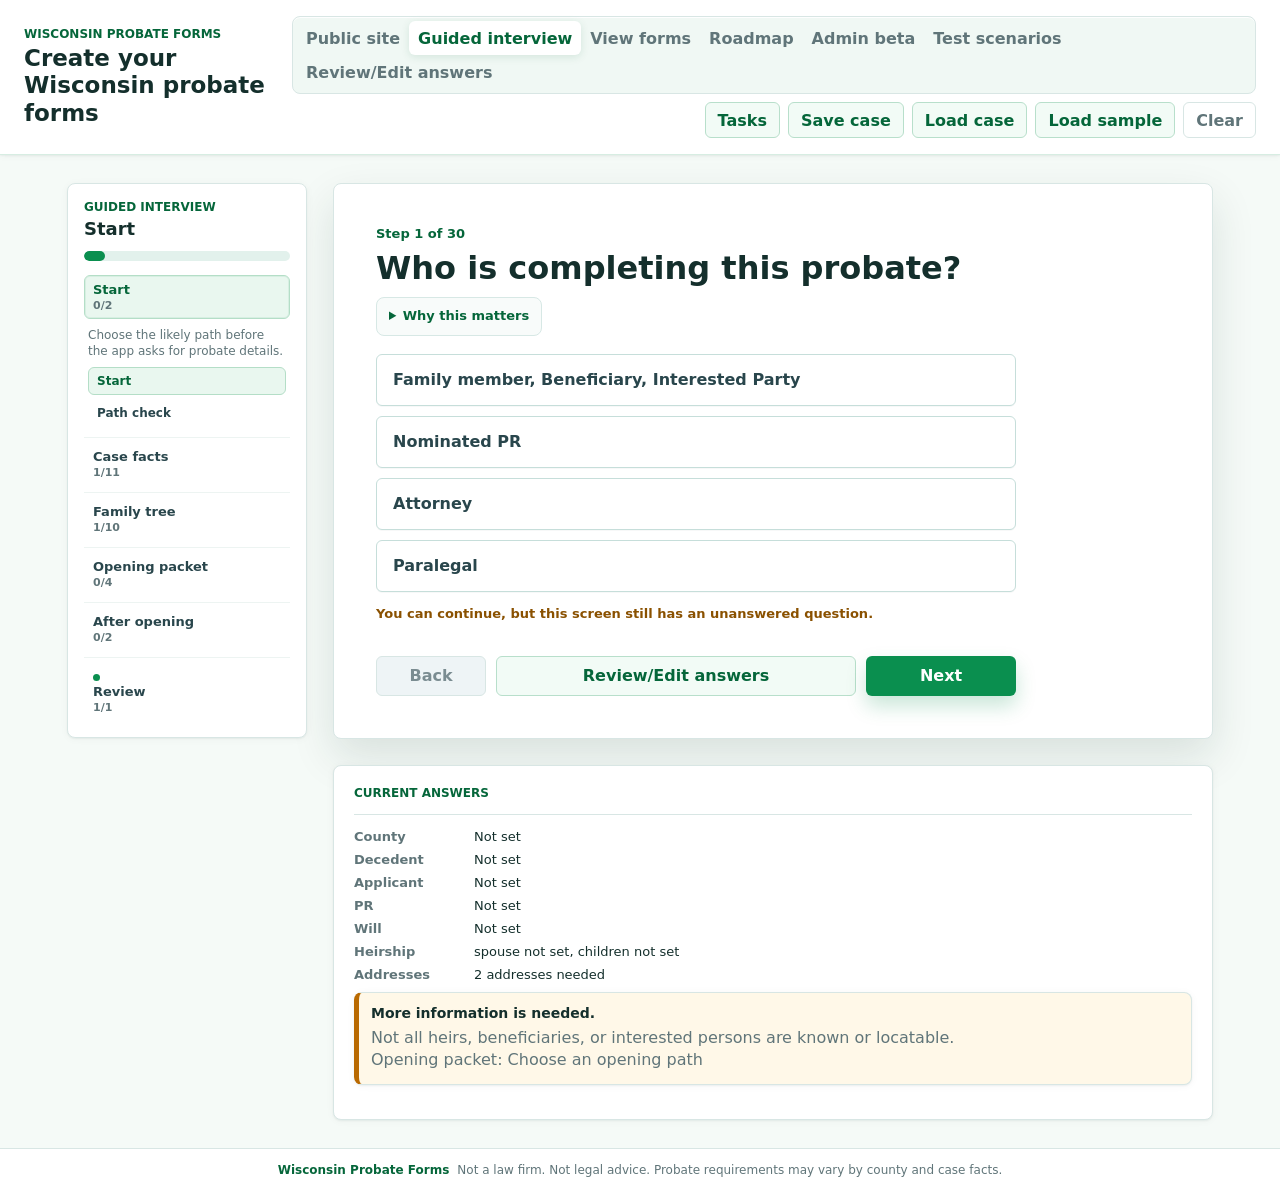
==== commit 5484f69d: "Update Wisconsin probate forms" ====
--- a/docs/index.html
+++ b/docs/index.html
@@ -4,7 +4,7 @@
     <meta charset="utf-8" />
     <meta name="viewport" content="width=device-width, initial-scale=1" />
     <title>Wisconsin Probate Forms</title>
-    <link rel="stylesheet" href="styles.css" />
+    <link rel="stylesheet" href="styles.css?v=2026-06-12-quick-pick-selected-1" />
   </head>
   <body>
     <header class="topbar">
@@ -22,6 +22,7 @@
           <button type="button" id="scenariosModeBtn" class="mode-button">Test scenarios</button>
           <button type="button" id="editModeBtn" class="mode-button">Review/Edit answers</button>
         </div>
+        <button type="button" id="tasksShortcutBtn" class="secondary">Tasks</button>
         <button type="button" id="saveCaseBtn" class="secondary">Save case</button>
         <button type="button" id="loadCaseBtn" class="secondary">Load case</button>
         <input type="file" id="caseFileInput" accept="application/json,.json" hidden />
@@ -282,6 +283,9 @@
       </nav>
 
       <main class="workspace">
+        <div class="edit-return-bar">
+          <button type="button" id="returnGuidedFromEditBtn" class="secondary">Return to Guided Interview</button>
+        </div>
         <form id="intakeForm">
           <section class="panel active" data-panel="triage">
             <div class="panel-heading">
@@ -334,19 +338,19 @@
                 <label>Courthouse address
                   <input data-path="countyDefaults.courthouseAddress" placeholder="Street, city, state, zip" />
                 </label>
-                <label>Room or branch
+                <label>Room or branch, if known
                   <input data-path="countyDefaults.room" />
                 </label>
                 <label>Probate office
                   <input data-path="countyDefaults.probateOfficeName" placeholder="Probate Division" />
                 </label>
-                <label>Probate registrar
+                <label>Probate registrar, if known
                   <input data-path="countyDefaults.registrarName" />
                 </label>
                 <label>Publication newspaper
                   <input data-path="countyDefaults.newspaperName" />
                 </label>
-                <label>Accommodation phone
+                <label>Accommodation phone, if known
                   <input data-path="countyDefaults.accommodationPhone" />
                 </label>
                 <label>Local notes
@@ -407,10 +411,11 @@
                   <label>Phone
                     <input data-path="applicant.phone" />
                   </label>
-                  <label>Signature date
+                  <label>Signature date (optional)
                     <input type="date" data-path="applicant.signatureDate" />
-                  </label>
-                  <label>State Bar number
+                    <span class="field-hint">Enter the date the form will be signed, or leave blank if the signature date is not known yet.</span>
+                  </label>
+                  <label>Attorney State Bar number (if attorney)
                     <input data-path="applicant.barNumber" />
                   </label>
                 </div>
@@ -423,7 +428,7 @@
                 </label>
                 <div class="path-card mini" data-show-when="prSame">
                   <h3>Using applicant contact details</h3>
-                  <p>The proposed PR name, address, email, phone, signature date, and bar number will follow the applicant answers.</p>
+                  <p>The proposed PR name, address, email, phone, any signature date entered, and bar number will follow the applicant answers.</p>
                 </div>
                 <div class="grid two compact" data-show-when="prDifferent">
                   <label>Name
@@ -438,10 +443,11 @@
                   <label>Phone
                     <input data-path="pr.phone" />
                   </label>
-                  <label>Signature date
+                  <label>Signature date (optional)
                     <input type="date" data-path="pr.signatureDate" />
-                  </label>
-                  <label>State Bar number
+                    <span class="field-hint">Enter the date the form will be signed, or leave blank if the signature date is not known yet.</span>
+                  </label>
+                  <label>Attorney State Bar number (if attorney)
                     <input data-path="pr.barNumber" />
                   </label>
                 </div>
@@ -456,6 +462,7 @@
             </div>
             <div class="preparer-box" data-show-when="residentAgent">
               <h3>Resident agent for nonresident PR</h3>
+              <p class="helper-text">If the proposed Personal Representative does not live in Wisconsin, PR-1807 asks for a Wisconsin resident agent who can receive probate papers for the nonresident PR.</p>
               <div class="grid two compact">
                 <label>Resident agent name
                   <input data-path="pr.residentAgent.name" />
@@ -469,10 +476,11 @@
                 <label>Phone
                   <input data-path="pr.residentAgent.phone" />
                 </label>
-                <label>Signature date
+                <label>Signature date (optional)
                   <input type="date" data-path="pr.residentAgent.signatureDate" />
-                </label>
-                <label>State Bar number
+                  <span class="field-hint">Enter the date the form will be signed, or leave blank if the signature date is not known yet.</span>
+                </label>
+                <label>Attorney State Bar number (if attorney)
                   <input data-path="pr.residentAgent.barNumber" />
                 </label>
               </div>
@@ -521,10 +529,18 @@
               <label data-show-when="willYes">PR named in will
                 <input data-path="will.namedPr" />
               </label>
-              <label data-show-when="willYes">Trustee named in will
+              <label data-show-when="willYes">Does the will create a trust that continues after death?
+                <select data-path="will.createsTestamentaryTrust">
+                  <option value="">Select</option>
+                  <option value="no">No</option>
+                  <option value="yes">Yes</option>
+                  <option value="unknown">Not sure</option>
+                </select>
+              </label>
+              <label data-show-when="willTestamentaryTrust">Trustee named for that will-created trust
                 <input data-path="will.namedTrustee" />
               </label>
-              <label data-show-when="willYes">Nominated trustee
+              <label data-show-when="willTestamentaryTrust">Nominated trustee for that will-created trust
                 <input data-path="will.nominatedTrustee" />
               </label>
             </div>
@@ -588,16 +604,16 @@
           <section class="panel" data-panel="beneficiaries" data-show-when="willYes">
             <div class="panel-heading row-heading">
               <div>
-                <p class="eyebrow">Will and trust beneficiaries</p>
-                <h2>People named in the will or codicil</h2>
-              </div>
-              <button type="button" id="addWillBeneficiaryBtn" class="secondary" data-show-when="willBeneficiariesYes">Add beneficiary</button>
+                <p class="eyebrow">Will beneficiaries</p>
+                <h2>People or organizations named in the will or codicil</h2>
+              </div>
+              <button type="button" id="addWillBeneficiaryBtn" class="secondary prominent-add" data-show-when="willBeneficiariesYes">Add another beneficiary or named party</button>
             </div>
             <div class="path-card">
               <h3>Beneficiaries can be interested persons</h3>
-              <p>For opening, add each person or entity named to receive property under the will or codicil, and any trust beneficiary you know from the will. Do not enter asset values or bequest details here.</p>
-            </div>
-            <label>Does the will name beneficiaries or trust beneficiaries?
+              <p>For opening, add each person or entity named to receive property under the will or codicil. Add trust beneficiaries only if the will creates a trust. Do not enter asset values or bequest details here.</p>
+            </div>
+            <label>Does the will name beneficiaries or organizations?
               <select data-path="will.hasNamedBeneficiaries">
                 <option value="">Select</option>
                 <option value="yes">Yes</option>
@@ -638,7 +654,7 @@
                       <option value="no">No</option>
                     </select>
                   </label>
-                  <label data-show-when="spouseYes">Name
+                  <label data-show-when="spouseYes">Spouse/domestic partner name
                     <input data-path="heirship.spouse.name" />
                   </label>
                 </div>
@@ -666,8 +682,8 @@
                 <label data-show-when="blendedChildren">Details if not all children are of surviving spouse
                   <input data-path="heirship.children.blendedDetails" />
                 </label>
-                <label data-show-when="childrenYes">Descendants of deceased children
-                  <input data-path="heirship.children.deceasedChildDescendants" placeholder="Deceased child - descendants - dates if needed" />
+                <label data-show-when="childrenYes">Additional deceased-child descendant details
+                  <input data-path="heirship.children.deceasedChildDescendants" placeholder="Use if details do not fit under a deceased child below" />
                 </label>
               </div>
               <div id="heirshipChildList" class="person-list" data-show-when="childrenYes"></div>
@@ -850,8 +866,9 @@
                     <option value="individual">Separate waiver for each signer</option>
                   </select>
                 </label>
-                <label>Waiver signer date
+                <label>Waiver signature date (optional)
                   <input type="date" data-path="waiver.signatureDate" />
+                  <span class="field-hint">Enter the date the waiver will be signed, or leave blank if the signature date is not known yet.</span>
                 </label>
               </div>
               <div class="inline-checks">
@@ -894,7 +911,7 @@
                 <label>Courthouse address
                   <input data-path="notice1804.courthouseAddress" placeholder="901 North 9th Street" />
                 </label>
-                <label>Room
+                <label>Room or branch, if known
                   <input data-path="notice1804.room" />
                 </label>
               </div>
@@ -909,10 +926,10 @@
                 <label>Courthouse address
                   <input data-path="notice1805.courthouseAddress" placeholder="901 North 9th Street" />
                 </label>
-                <label>Room
+                <label>Room or branch, if known
                   <input data-path="notice1805.room" />
                 </label>
-                <label>Probate Registrar
+                <label>Probate registrar, if known
                   <input data-path="notice1805.registrarName" />
                 </label>
                 <label>Hearing date
@@ -924,7 +941,7 @@
                 <label>Claim deadline
                   <input type="date" data-path="notice1805.claimDeadline" />
                 </label>
-                <label>Accommodation phone
+                <label>Accommodation phone, if known
                   <input data-path="notice1805.accommodationPhone" />
                 </label>
               </div>
@@ -981,8 +998,9 @@
                   <option value="Certified mail return receipt requested">Certified mail return receipt requested</option>
                 </select>
               </label>
-              <label>Signature date
+              <label>Signature date (optional)
                 <input type="date" data-path="service.signatureDate" />
+                <span class="field-hint">Enter the date the form will be signed, or leave blank if the signature date is not known yet.</span>
               </label>
             </div>
             <label>Documents provided
@@ -1068,8 +1086,9 @@
             </div>
             <div id="inventoryList" class="person-list"></div>
             <div class="preparer-box">
-              <label>Inventory signature date
+              <label>Inventory signature date (optional)
                 <input type="date" data-path="inventory.signatureDate" />
+                <span class="field-hint">Enter the date the form will be signed, or leave blank if the signature date is not known yet.</span>
               </label>
             </div>
           </section>
@@ -1167,7 +1186,7 @@
                 <label>Phone
                   <input data-path="preparer.phone" />
                 </label>
-                <label>State Bar number
+                <label>Attorney State Bar number (if attorney)
                   <input data-path="preparer.barNumber" />
                 </label>
               </div>
@@ -1221,6 +1240,6 @@
     <script src="template-data-pr1805.js"></script>
     <script src="template-data-pr1817.js"></script>
     <script src="platform-config.js"></script>
-    <script src="app.js"></script>
+    <script src="app.js?v=2026-06-12-quick-pick-selected-1"></script>
   </body>
 </html>
--- a/docs/styles.css
+++ b/docs/styles.css
@@ -1771,6 +1771,15 @@
   max-width: 640px;
 }
 
+.field-hint {
+  display: block;
+  margin-top: 6px;
+  color: var(--muted);
+  font-size: 12px;
+  font-weight: 600;
+  line-height: 1.35;
+}
+
 .interview-choice-label {
   margin-bottom: 8px;
   color: #29464c;
@@ -2080,6 +2089,18 @@
   line-height: 1.4;
 }
 
+.guided-note.compact {
+  padding: 12px 14px;
+  background: #f8fbfb;
+}
+
+.question-helper {
+  margin: -2px 0 10px;
+  color: var(--muted);
+  font-size: 13px;
+  line-height: 1.4;
+}
+
 .flow-divider {
   display: flex;
   align-items: center;
@@ -2105,12 +2126,54 @@
 
 .route-result,
 .route-question,
+.starter-input-card,
 .product-card,
 .payment-gate {
   border: 1px solid var(--line);
   border-radius: 8px;
   background: #ffffff;
   box-shadow: var(--shadow-sm);
+}
+
+.starter-input-card {
+  display: grid;
+  gap: 14px;
+  padding: 18px;
+  border-color: #9fd4c1;
+  border-left: 6px solid var(--accent);
+  background: #f6fcf9;
+}
+
+.starter-input-card h3 {
+  margin: 6px 0 0;
+  color: var(--accent-dark);
+  font-size: 18px;
+}
+
+.start-input-badge {
+  display: inline-flex;
+  align-items: center;
+  min-height: 24px;
+  border-radius: 999px;
+  padding: 4px 10px;
+  background: var(--accent);
+  color: #ffffff;
+  font-size: 12px;
+  font-weight: 900;
+  line-height: 1;
+}
+
+.starter-money-input {
+  min-height: 48px;
+  border-color: #9fd4c1;
+  background: #ffffff;
+  font-size: 18px;
+  font-weight: 800;
+}
+
+.starter-money-input:focus {
+  border-color: var(--accent);
+  box-shadow: 0 0 0 3px rgba(27, 136, 92, 0.16);
 }
 
 .probate-start-hero {
@@ -2228,6 +2291,18 @@
   background: #f8fbfb;
 }
 
+.product-card[data-product-jump] {
+  cursor: pointer;
+}
+
+.product-card[data-product-jump]:hover,
+.product-card[data-product-jump]:focus {
+  border-color: var(--accent);
+  background: #ffffff;
+  box-shadow: var(--shadow-md);
+  outline: none;
+}
+
 .product-card.active {
   border-color: #9ed7b7;
   background: #ffffff;
@@ -2254,6 +2329,14 @@
   color: var(--muted);
   font-size: 12px;
   line-height: 1.35;
+}
+
+.card-action {
+  display: inline-flex;
+  margin-top: 10px;
+  color: var(--accent-dark);
+  font-size: 12px;
+  font-weight: 900;
 }
 
 .benefit-question {
@@ -2356,6 +2439,47 @@
   font-weight: 800;
 }
 
+.launch-gate-summary {
+  margin-top: 10px;
+  border: 1px solid #cfe0dc;
+  border-radius: 8px;
+  background: #f8fcfa;
+  padding: 10px 12px;
+}
+
+.launch-gate-summary.warn {
+  border-color: #efcf93;
+  background: #fff8e8;
+}
+
+.launch-gate-summary.bad {
+  border-color: #f1b5b5;
+  background: #fff0f0;
+}
+
+.launch-gate-summary summary {
+  cursor: pointer;
+  font-weight: 850;
+  color: var(--ink);
+}
+
+.launch-gate-body {
+  display: grid;
+  gap: 8px;
+  margin-top: 10px;
+  color: var(--muted);
+  line-height: 1.4;
+}
+
+.launch-gate-body ul {
+  margin: 0;
+  padding-left: 18px;
+}
+
+.launch-gate-body li {
+  margin: 3px 0;
+}
+
 .payment-gate-panel {
   display: grid;
   gap: 9px;
@@ -2594,6 +2718,104 @@
 
 .filing-room-panel li + li {
   margin-top: 6px;
+}
+
+.final-review-section {
+  border: 1px solid var(--line);
+  border-radius: 8px;
+  padding: 16px;
+  background: #ffffff;
+  box-shadow: var(--shadow-sm);
+}
+
+.final-review-section.warn {
+  border-color: #efcf93;
+  background: #fffdf7;
+}
+
+.final-review-section h3,
+.final-review-section p {
+  margin: 0;
+}
+
+.final-review-section p {
+  color: var(--muted);
+  line-height: 1.4;
+}
+
+.final-review-forms {
+  margin-top: 12px;
+}
+
+.final-review-list {
+  display: grid;
+  gap: 8px;
+  margin-top: 12px;
+}
+
+.final-review-list.compact {
+  gap: 6px;
+}
+
+.final-review-row {
+  border: 1px solid var(--line);
+  border-radius: 8px;
+  padding: 10px;
+  background: #f7fbf9;
+}
+
+.final-review-row.warn {
+  border-color: #efcf93;
+  background: #fff8e8;
+}
+
+.final-review-row.bad {
+  border-color: #f1b5b5;
+  background: #fff7f7;
+}
+
+.final-review-row.muted {
+  background: #f8fbfb;
+  color: var(--muted);
+}
+
+.final-review-row strong,
+.final-review-row span,
+.final-review-row p {
+  display: block;
+}
+
+.final-review-row strong {
+  color: var(--ink);
+  font-size: 13px;
+}
+
+.final-review-row span {
+  margin-top: 3px;
+  color: var(--accent-dark);
+  font-size: 12px;
+  font-weight: 900;
+}
+
+.final-review-row p {
+  margin-top: 3px;
+  color: var(--muted);
+  font-size: 12px;
+  line-height: 1.35;
+}
+
+.agreement-section {
+  display: grid;
+  gap: 12px;
+  background: #f8fbfb;
+}
+
+.final-review-check {
+  margin-top: 0;
+  border: 1px solid #b8dfcb;
+  border-radius: 8px;
+  padding: 12px;
+  background: #ffffff;
 }
 
 .filing-instructions-screen {
@@ -3092,6 +3314,17 @@
   border-color: #b8dfcb;
 }
 
+.secondary.prominent-add {
+  background: #ffffff;
+  border-color: var(--accent);
+  color: var(--accent-dark);
+  box-shadow: 0 2px 8px rgba(5, 102, 58, 0.08);
+}
+
+.secondary.prominent-add:hover {
+  background: var(--soft);
+}
+
 .secondary:hover {
   background: #e7f8ef;
   border-color: #8ed0ad;
@@ -3130,6 +3363,12 @@
 .review {
   position: sticky;
   top: 102px;
+}
+
+.edit-return-bar {
+  display: flex;
+  justify-content: flex-end;
+  margin-bottom: 12px;
 }
 
 .review-card {
@@ -3265,6 +3504,23 @@
   word-break: break-word;
 }
 
+.download-followup {
+  display: grid;
+  gap: 8px;
+  margin-top: 10px;
+  padding: 12px;
+  border: 1px solid #b7e4c3;
+  border-radius: 8px;
+  background: #ffffff;
+  color: var(--ink);
+}
+
+.download-followup p {
+  margin: 0;
+  color: var(--muted);
+  font-weight: 500;
+}
+
 .person-list {
   display: grid;
   gap: 12px;
@@ -3415,6 +3671,74 @@
   display: grid;
   grid-template-columns: repeat(4, minmax(0, 1fr));
   gap: 10px;
+}
+
+.legal-audit-summary-grid,
+.legal-audit-card-grid {
+  display: grid;
+  gap: 8px;
+}
+
+.legal-audit-summary-grid {
+  grid-template-columns: repeat(6, minmax(0, 1fr));
+}
+
+.legal-audit-summary-grid > div,
+.legal-audit-card-row {
+  border: 1px solid var(--line);
+  border-radius: 8px;
+  padding: 10px;
+  background: #ffffff;
+}
+
+.legal-audit-summary-grid > div.warn,
+.legal-audit-card-row.warn {
+  border-color: #efcf93;
+  background: #fff8e8;
+}
+
+.legal-audit-summary-grid > div.bad,
+.legal-audit-card-row.bad {
+  border-color: #f1b5b5;
+  background: #fff7f7;
+}
+
+.legal-audit-summary-grid strong,
+.legal-audit-summary-grid span,
+.legal-audit-card-row strong,
+.legal-audit-card-row span {
+  display: block;
+}
+
+.legal-audit-summary-grid strong {
+  color: var(--accent-dark);
+  font-size: 20px;
+  line-height: 1;
+}
+
+.legal-audit-summary-grid span {
+  margin-top: 5px;
+  color: var(--muted);
+  font-size: 12px;
+  font-weight: 800;
+  line-height: 1.25;
+}
+
+.legal-audit-card-grid {
+  grid-template-columns: repeat(2, minmax(0, 1fr));
+  margin-top: 10px;
+}
+
+.legal-audit-card-row strong {
+  color: var(--ink);
+  font-size: 12px;
+}
+
+.legal-audit-card-row span {
+  margin-top: 4px;
+  color: var(--muted);
+  font-size: 12px;
+  line-height: 1.35;
 }
 
 .audit-decision {
@@ -3724,6 +4048,47 @@
   margin-top: 22px;
   padding-top: 18px;
   border-top: 1px solid var(--line);
+}
+
+.route-result,
+.route-question,
+.product-card,
+.handoff-card,
+.payment-gate,
+.payment-gate-panel,
+.guided-person-card,
+.service-focus-card,
+.suggestion-card,
+.source-review-card,
+.packet-form-row,
+.packet-person-row,
+.task-row,
+.readiness-form-row,
+.logic-detail-row,
+.logic-person-row,
+.logic-form-row,
+.admin-readiness-row,
+.legal-review-row,
+.attorney-beta-row,
+.choice-button {
+  min-width: 0;
+  overflow-wrap: anywhere;
+}
+
+.route-result *,
+.route-question *,
+.product-card *,
+.handoff-card *,
+.payment-gate *,
+.guided-person-card *,
+.service-focus-card *,
+.suggestion-card *,
+.packet-form-row *,
+.packet-person-row *,
+.task-row *,
+.readiness-form-row *,
+.choice-button * {
+  min-width: 0;
 }
 
 @media (max-width: 1100px) {
@@ -3786,6 +4151,8 @@
   .suggestion-card,
   .source-review-card,
   .audit-stat-grid,
+  .legal-audit-summary-grid,
+  .legal-audit-card-grid,
   .account-grid,
   .account-actions,
   .beta-status-grid,
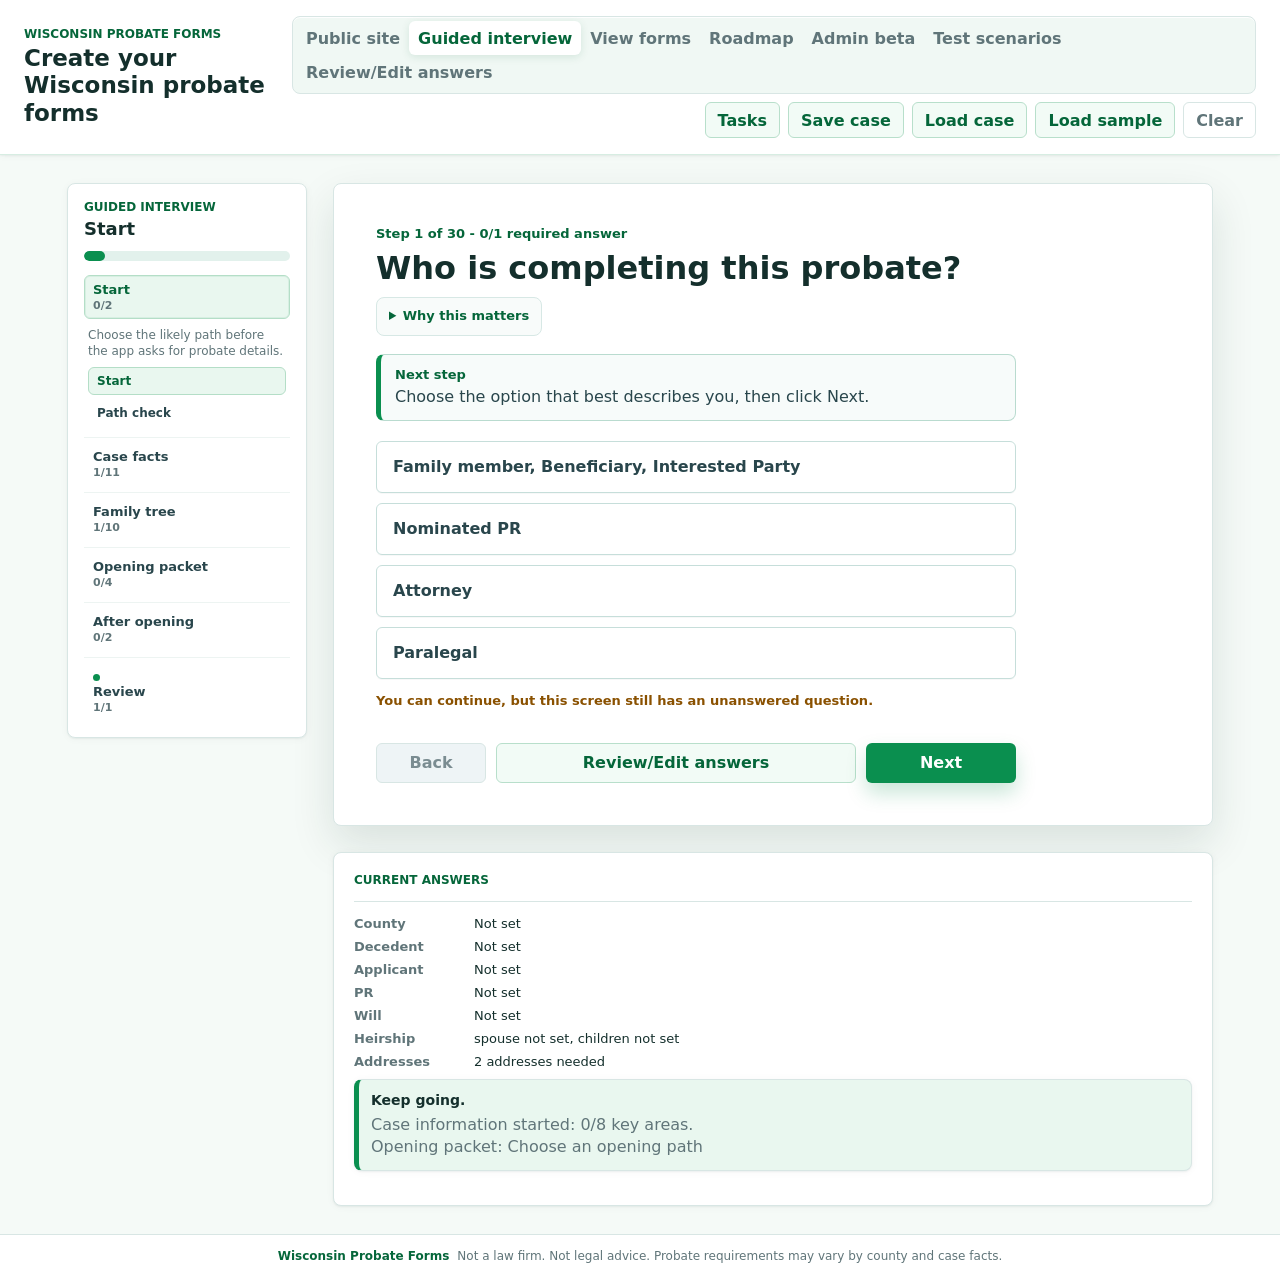
==== commit ef6b58a5: "Upload PR1801 prototype" ====
--- a/docs/index.html
+++ b/docs/index.html
@@ -4,7 +4,7 @@
     <meta charset="utf-8" />
     <meta name="viewport" content="width=device-width, initial-scale=1" />
     <title>Wisconsin Probate Forms</title>
-    <link rel="stylesheet" href="styles.css?v=2026-06-12-quick-pick-selected-1" />
+    <link rel="stylesheet" href="styles.css?v=2026-06-12-suggestion-card-wrap-1" />
   </head>
   <body>
     <header class="topbar">
@@ -64,9 +64,9 @@
         </section>
         <section class="funnel-card">
           <span>Free result</span>
-          <h3>Information Summary</h3>
-          <strong>Attorney review may be recommended</strong>
-          <p>When answers show red flags, the software can organize an information summary that the user may download and choose whether to share with a Wisconsin probate attorney.</p>
+          <h3>Attorney-Ready Case Summary</h3>
+          <strong>Only shared by user choice</strong>
+          <p>If answers later show red flags, the software can organize the completed intake into a case summary that the user may choose to share with a Wisconsin probate attorney.</p>
         </section>
       </div>
 
@@ -180,6 +180,7 @@
             <li>User accounts and saved cases.</li>
             <li>Attorney, staff, PR, and public roles.</li>
             <li>Secure storage, audit history, and form versioning.</li>
+            <li>Consent-based attorney-ready case export before any referral monetization.</li>
           </ul>
         </article>
         <article class="roadmap-card">
@@ -200,6 +201,7 @@
             <li>PR-1811 asset wizard.</li>
             <li>Claims and deadline tracking.</li>
             <li>Estate account reconciliation.</li>
+            <li>Post-letters EIN and estate bank-account checklist.</li>
           </ul>
         </article>
         <article class="roadmap-card">
@@ -225,6 +227,7 @@
           <li>Expand formal test scenarios for affidavit, blended-family, deceased-child, trust, charity, and missing-party cases.</li>
           <li>Design the production data model for users, cases, parties, forms, tasks, documents, and audit events.</li>
           <li>Prototype secure document delivery permissions before connecting real email.</li>
+          <li>Plan the post-letters EIN link and estate bank-account partner lane with clear sponsorship disclosures.</li>
         </ol>
       </div>
     </section>
@@ -301,7 +304,7 @@
               <label>Case number
                 <input data-path="estate.caseNumber" placeholder="Blank until assigned" />
               </label>
-              <label>Estimated probate property value
+              <label>Estimated gross probate property value
                 <input data-path="estate.estimatedGrossValue" inputmode="decimal" placeholder="75000" />
               </label>
               <label>Other estate proceedings
@@ -310,6 +313,7 @@
                   <option value="not_pending">Are not pending</option>
                   <option value="pending">Are pending</option>
                 </select>
+                <span class="field-hint">Another probate, estate, or related court proceeding already filed for this decedent.</span>
               </label>
               <label>Explanation, if any
                 <input data-path="otherProceedings.explanation" />
@@ -347,7 +351,7 @@
                 <label>Probate registrar, if known
                   <input data-path="countyDefaults.registrarName" />
                 </label>
-                <label>Publication newspaper
+                <label>Publication newspaper, if known
                   <input data-path="countyDefaults.newspaperName" />
                 </label>
                 <label>Accommodation phone, if known
@@ -375,8 +379,9 @@
               <label>Date of death
                 <input type="date" data-path="decedent.dateOfDeath" />
               </label>
-              <label>Domicile county
+              <label>County of legal residence at death
                 <input data-path="decedent.domicileCounty" placeholder="Milwaukee" />
+                <span class="field-hint">Usually the same as the filing county for a Wisconsin resident.</span>
               </label>
               <label>Domicile state
                 <input data-path="decedent.domicileState" placeholder="Wisconsin" />
@@ -510,6 +515,7 @@
                   <option value="yes">Yes</option>
                   <option value="no">No</option>
                 </select>
+                <span class="field-hint">A codicil is a later written change or addition to a will.</span>
               </label>
               <label data-show-when="hasCodicils">Codicil dates
                 <input data-path="will.codicilDates" placeholder="Separate multiple dates with commas" />
@@ -833,7 +839,7 @@
               <label>Unknown names/addresses, if any
                 <input data-path="notice1805.unknownInterestedPersons" />
               </label>
-              <label>Publication newspaper
+              <label>Publication newspaper, if known
                 <input data-path="notice1805.newspaperName" />
               </label>
               <label>Why notice may be needed
@@ -902,7 +908,7 @@
                 <label>Claim deadline
                   <input type="date" data-path="notice1804.claimDeadline" />
                 </label>
-                <label>Publication newspaper
+                <label>Publication newspaper, if known
                   <input data-path="notice1804.newspaperName" />
                 </label>
                 <label>Courthouse county/name
@@ -1193,6 +1199,9 @@
             </div>
           </section>
         </form>
+        <div class="edit-return-bar edit-return-bottom">
+          <button type="button" id="returnGuidedFromEditBottomBtn" class="secondary">Return to Guided Interview</button>
+        </div>
       </main>
 
       <aside class="review" aria-live="polite">
@@ -1240,6 +1249,6 @@
     <script src="template-data-pr1805.js"></script>
     <script src="template-data-pr1817.js"></script>
     <script src="platform-config.js"></script>
-    <script src="app.js?v=2026-06-12-quick-pick-selected-1"></script>
+    <script src="app.js?v=2026-06-12-suggestion-card-wrap-1"></script>
   </body>
 </html>
--- a/docs/styles.css
+++ b/docs/styles.css
@@ -1780,6 +1780,14 @@
   line-height: 1.35;
 }
 
+.required-marker {
+  margin-left: 6px;
+  color: var(--danger);
+  font-size: 11px;
+  font-weight: 900;
+  text-transform: uppercase;
+}
+
 .interview-choice-label {
   margin-bottom: 8px;
   color: #29464c;
@@ -1794,6 +1802,7 @@
 }
 
 .choice-button {
+  position: relative;
   min-height: 52px;
   border-color: #c6deda;
   background: #ffffff;
@@ -1802,19 +1811,48 @@
   padding: 14px 16px;
   white-space: normal;
   box-shadow: 0 1px 0 rgba(20, 47, 44, 0.03);
+  cursor: pointer;
 }
 
 .choice-button:hover {
   border-color: var(--accent);
   background: #f3fbf7;
   box-shadow: var(--shadow-sm);
+  transform: translateY(-1px);
+}
+
+.choice-button:active {
+  transform: translateY(0);
 }
 
 .choice-button.selected {
   border-color: var(--accent);
   background: var(--soft);
   color: var(--accent-dark);
-  box-shadow: inset 0 0 0 1px var(--accent);
+  padding-right: 96px;
+  box-shadow: inset 0 0 0 2px var(--accent), 0 6px 14px rgba(10, 143, 79, 0.10);
+}
+
+.choice-button.selected::after {
+  content: "Selected";
+  position: absolute;
+  top: 10px;
+  right: 12px;
+  border-radius: 999px;
+  background: #ffffff;
+  color: var(--accent-dark);
+  padding: 3px 8px;
+  font-size: 11px;
+  font-weight: 900;
+}
+
+.choice-button:disabled {
+  background: #eef4f6;
+  border-color: var(--line);
+  color: #7a8c91;
+  cursor: not-allowed;
+  box-shadow: none;
+  transform: none;
 }
 
 .choice-button strong,
@@ -1883,6 +1921,11 @@
 
 .guided-toolbar .badge {
   margin-right: auto;
+}
+
+.guided-toolbar .secondary,
+.guided-toolbar .primary {
+  white-space: normal;
 }
 
 .guided-card-list,
@@ -2018,6 +2061,31 @@
   line-height: 1.4;
 }
 
+.next-action-card {
+  border: 1px solid #b9dbcf;
+  border-left: 5px solid var(--accent);
+  border-radius: 8px;
+  padding: 12px 14px;
+  background: #f7fbfa;
+}
+
+.next-action-card strong,
+.next-action-card p {
+  margin: 0;
+}
+
+.next-action-card strong {
+  display: block;
+  color: var(--accent-dark);
+  font-size: 13px;
+}
+
+.next-action-card p {
+  margin-top: 4px;
+  color: #29464c;
+  line-height: 1.35;
+}
+
 .simple-packet-result {
   border-left: 5px solid var(--accent);
 }
@@ -2092,6 +2160,32 @@
 .guided-note.compact {
   padding: 12px 14px;
   background: #f8fbfb;
+}
+
+.guided-note h3 {
+  margin: 0 0 6px;
+  font-size: 18px;
+}
+
+.guided-note ul {
+  margin: 10px 0 0;
+  padding-left: 20px;
+  color: var(--muted);
+}
+
+.future-admin-note summary {
+  cursor: pointer;
+  font-weight: 900;
+  color: var(--green-800);
+}
+
+.future-admin-note p {
+  margin-top: 10px;
+}
+
+.future-admin-note a {
+  color: var(--green-800);
+  font-weight: 900;
 }
 
 .question-helper {
@@ -2932,6 +3026,18 @@
   border-radius: 8px;
   padding: 12px;
   background: var(--soft);
+}
+
+.county-stat-button {
+  width: 100%;
+  cursor: pointer;
+  text-align: left;
+  font: inherit;
+}
+
+.county-stat-button:hover {
+  border-color: var(--accent);
+  box-shadow: var(--shadow-sm);
 }
 
 .contact-stat.bad {
@@ -3278,6 +3384,13 @@
   accent-color: var(--accent);
 }
 
+.prominent-checkline {
+  border: 1px solid #c6deda;
+  border-radius: 8px;
+  padding: 12px 14px;
+  background: #f7fbfa;
+}
+
 button {
   min-height: 40px;
   border-radius: 6px;
@@ -3371,6 +3484,19 @@
   margin-bottom: 12px;
 }
 
+.edit-return-bottom {
+  margin: 0;
+  padding: 18px 26px 26px;
+  border-top: 1px solid var(--line);
+  background: #fbfefc;
+}
+
+.edit-return-bottom .secondary {
+  min-height: 46px;
+  padding-inline: 18px;
+  box-shadow: 0 4px 12px rgba(5, 102, 58, 0.08);
+}
+
 .review-card {
   padding: 20px;
 }
@@ -3544,18 +3670,24 @@
 
 .suggestion-card {
   display: grid;
-  grid-template-columns: minmax(0, 1fr) auto;
+  grid-template-columns: minmax(260px, 1fr) minmax(190px, auto);
   gap: 12px;
-  align-items: center;
+  align-items: start;
   border: 1px solid var(--line);
   border-radius: 8px;
   padding: 14px;
   background: #ffffff;
   box-shadow: var(--shadow-sm);
+}
+
+.suggestion-main {
+  min-width: 0;
 }
 
 .suggestion-card h3 {
   margin: 0 0 4px;
+  overflow-wrap: break-word;
+  word-break: normal;
 }
 
 .suggestion-card p {
@@ -3570,6 +3702,8 @@
   color: var(--muted);
   font-size: 13px;
   line-height: 1.35;
+  overflow-wrap: break-word;
+  word-break: normal;
 }
 
 .suggestion-actions {
@@ -3578,6 +3712,11 @@
   gap: 8px;
   flex-wrap: wrap;
   justify-content: flex-end;
+  min-width: 0;
+}
+
+.suggestion-actions .secondary {
+  white-space: normal;
 }
 
 .source-review-list {
@@ -3602,7 +3741,6 @@
   border-color: #efcf93;
 }
 
-.source-review-card.excluded,
 .source-review-card.bad {
   background: #fff7f7;
   border-color: #f1b5b5;
@@ -3796,6 +3934,101 @@
 .roster-list {
   display: grid;
   gap: 10px;
+}
+
+.roster-snapshot {
+  display: grid;
+  grid-template-columns: repeat(3, minmax(0, 1fr));
+  gap: 10px;
+}
+
+.roster-snapshot-card {
+  border: 1px solid var(--line);
+  border-left: 5px solid var(--accent);
+  border-radius: 8px;
+  padding: 14px;
+  background: #ffffff;
+  box-shadow: var(--shadow-sm);
+}
+
+.roster-snapshot-card.decedent {
+  border-left-color: #0f766e;
+}
+
+.roster-snapshot-card.applicant {
+  border-left-color: #2563eb;
+}
+
+.roster-snapshot-card.pr {
+  border-left-color: #7c3aed;
+}
+
+.roster-snapshot-card span,
+.roster-section-heading span {
+  text-transform: uppercase;
+}
+
+.roster-snapshot-card h3,
+.roster-snapshot-card p {
+  margin: 0;
+}
+
+.roster-snapshot-card h3 {
+  margin-top: 6px;
+}
+
+.roster-snapshot-card p {
+  margin-top: 4px;
+  color: #29464c;
+  font-size: 13px;
+  font-weight: 800;
+}
+
+.roster-snapshot-card small {
+  display: block;
+  margin-top: 6px;
+  color: var(--muted);
+  line-height: 1.35;
+}
+
+.roster-section {
+  display: grid;
+  gap: 10px;
+  border: 1px solid var(--line);
+  border-radius: 8px;
+  padding: 12px;
+  background: #f9fcfb;
+}
+
+.roster-section.family {
+  border-color: #b7ddc8;
+}
+
+.roster-section.will {
+  border-color: #cfc1f4;
+}
+
+.roster-section.interested {
+  border-color: #b8d8ff;
+}
+
+.roster-section-heading {
+  display: flex;
+  justify-content: space-between;
+  gap: 12px;
+  align-items: start;
+}
+
+.roster-section-heading h3,
+.roster-section-heading p {
+  margin: 0;
+}
+
+.roster-section-heading p {
+  margin-top: 3px;
+  color: var(--muted);
+  font-size: 13px;
+  line-height: 1.35;
 }
 
 .roster-card {
@@ -4171,7 +4404,9 @@
   .logic-person-row,
   .logic-form-row,
   .roster-stat-grid,
+  .roster-snapshot,
   .roster-card,
+  .roster-section-heading,
   .role-grid,
   .contact-status-grid,
   .packet-result-grid,
